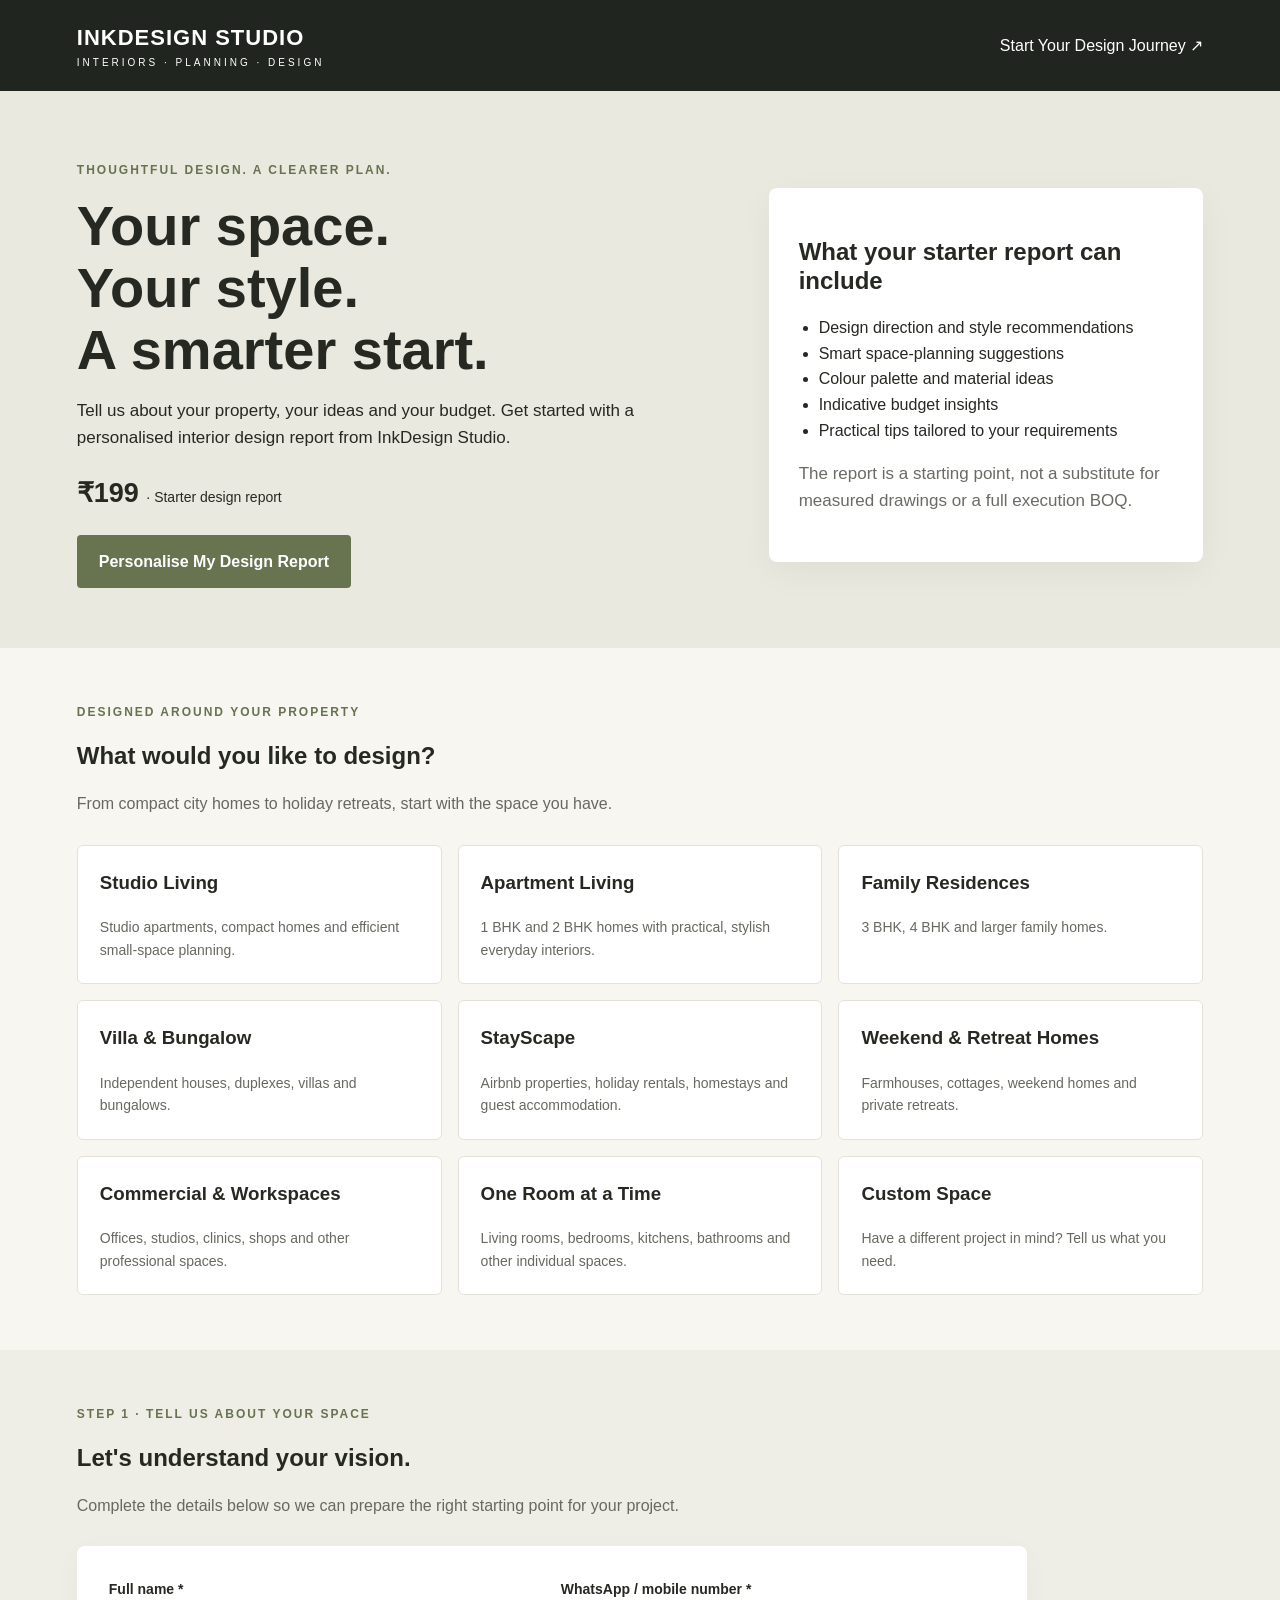
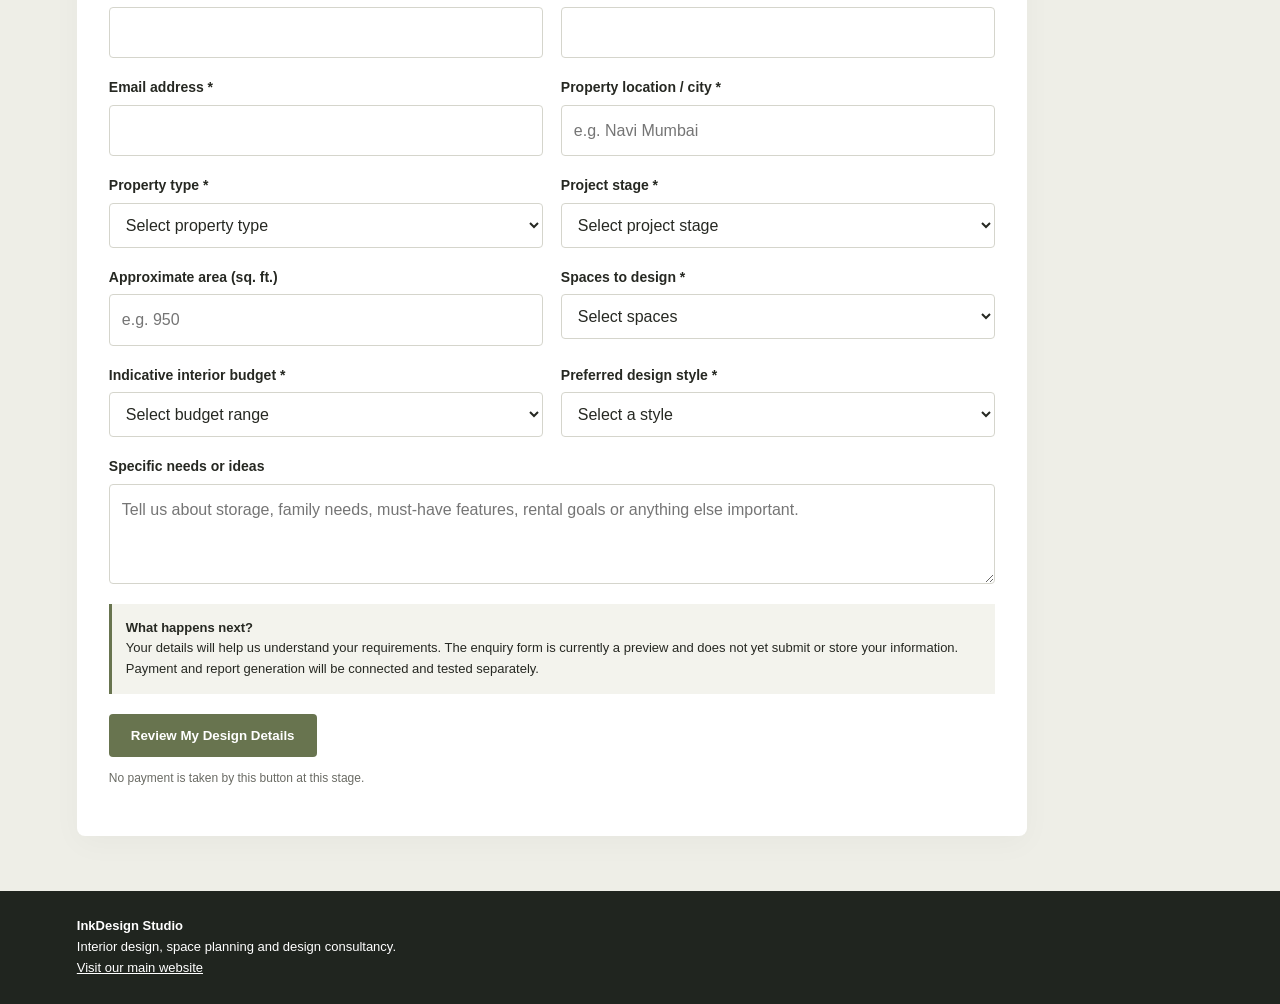
==== online-design.html @ 105e14eb "Create online-design.html" ====
<!DOCTYPE html>
<html lang="en">
<head>
  <meta charset="UTF-8">
  <meta name="viewport" content="width=device-width, initial-scale=1.0">
  <title>Online Interior Design | InkDesign Studio</title>
  <meta name="description" content="Get a personalised interior design starter report for your home, villa, holiday home or rental property with InkDesign Studio.">
  <style>
    * { box-sizing: border-box; }
    body {
      margin: 0;
      font-family: Arial, Helvetica, sans-serif;
      color: #262822;
      background: #f7f6f1;
      line-height: 1.6;
    }
    .topbar {
      background: #20251f;
      color: white;
      padding: 20px 6%;
      display: flex;
      justify-content: space-between;
      align-items: center;
      gap: 15px;
      flex-wrap: wrap;
    }
    .brand { font-size: 22px; font-weight: bold; letter-spacing: 1px; }
    .brand span { display: block; font-size: 10px; letter-spacing: 3px; font-weight: normal; }
    .topbar a { color: white; text-decoration: none; }
    .hero {
      padding: 70px 6% 60px;
      background: #e9e9df;
      display: grid;
      grid-template-columns: 1.2fr 0.8fr;
      gap: 40px;
      align-items: center;
    }
    .eyebrow {
      text-transform: uppercase;
      letter-spacing: 2px;
      font-size: 12px;
      font-weight: bold;
      color: #67734f;
    }
    h1 { font-size: clamp(34px, 5vw, 56px); line-height: 1.1; margin: 15px 0; }
    h2 { line-height: 1.2; }
    .hero p { font-size: 17px; max-width: 620px; }
    .price { font-size: 27px; font-weight: bold; margin: 20px 0; }
    .price small { font-size: 14px; font-weight: normal; }
    .btn {
      display: inline-block;
      border: 0;
      background: #68744f;
      color: white;
      padding: 14px 22px;
      border-radius: 4px;
      font-weight: bold;
      text-decoration: none;
      cursor: pointer;
    }
    .hero-card {
      background: #fff;
      padding: 30px;
      border-radius: 8px;
      box-shadow: 0 10px 35px #0000000c;
    }
    .hero-card ul { padding-left: 20px; }
    .section { padding: 55px 6%; }
    .section-heading { max-width: 700px; margin-bottom: 28px; }
    .section-heading p { color: #66695f; }
    .categories {
      display: grid;
      grid-template-columns: repeat(3, 1fr);
      gap: 16px;
    }
    .category {
      background: white;
      padding: 22px;
      border: 1px solid #e3e2d9;
      border-radius: 6px;
    }
    .category h3 { margin-top: 0; }
    .category p { color: #66695f; font-size: 14px; margin-bottom: 0; }
    .form-wrap {
      background: white;
      padding: 32px;
      border-radius: 8px;
      max-width: 950px;
      box-shadow: 0 8px 30px #00000008;
    }
    .form-grid {
      display: grid;
      grid-template-columns: 1fr 1fr;
      gap: 18px;
    }
    .field { display: flex; flex-direction: column; gap: 6px; }
    .full { grid-column: 1 / -1; }
    label { font-weight: bold; font-size: 14px; }
    input, select, textarea {
      width: 100%;
      padding: 12px;
      border: 1px solid #d5d5cc;
      border-radius: 4px;
      font: inherit;
      background: white;
      color: #262822;
    }
    textarea { min-height: 100px; resize: vertical; }
    .hint { font-size: 12px; color: #6a6b64; }
    .notice {
      padding: 14px;
      background: #f3f3ed;
      border-left: 3px solid #68744f;
      font-size: 13px;
      margin: 20px 0;
    }
    .footer {
      padding: 25px 6%;
      background: #20251f;
      color: white;
      font-size: 13px;
    }
    .footer a { color: white; }
    @media (max-width: 700px) {
      .hero { grid-template-columns: 1fr; padding-top: 45px; }
      .categories { grid-template-columns: 1fr 1fr; }
      .form-grid { grid-template-columns: 1fr; }
      .full { grid-column: auto; }
      .form-wrap { padding: 22px; }
    }
    @media (max-width: 420px) {
      .categories { grid-template-columns: 1fr; }
    }
  </style>
</head>
<body>

<header class="topbar">
  <div class="brand">
    INKDESIGN STUDIO
    <span>INTERIORS · PLANNING · DESIGN</span>
  </div>
  <a href="#enquiry">Start Your Design Journey ↗</a>
</header>

<main>
  <section class="hero">
    <div>
      <div class="eyebrow">Thoughtful design. A clearer plan.</div>
      <h1>Your space.<br>Your style.<br>A smarter start.</h1>
      <p>
        Tell us about your property, your ideas and your budget.
        Get started with a personalised interior design report
        from InkDesign Studio.
      </p>
      <div class="price">₹199 <small>· Starter design report</small></div>
      <a class="btn" href="#enquiry">Personalise My Design Report</a>
    </div>
    <div class="hero-card">
      <h2>What your starter report can include</h2>
      <ul>
        <li>Design direction and style recommendations</li>
        <li>Smart space-planning suggestions</li>
        <li>Colour palette and material ideas</li>
        <li>Indicative budget insights</li>
        <li>Practical tips tailored to your requirements</li>
      </ul>
      <p class="hint">The report is a starting point, not a substitute for measured drawings or a full execution BOQ.</p>
    </div>
  </section>

  <section class="section">
    <div class="section-heading">
      <div class="eyebrow">Designed around your property</div>
      <h2>What would you like to design?</h2>
      <p>From compact city homes to holiday retreats, start with the space you have.</p>
    </div>
    <div class="categories">
      <div class="category">
        <h3>Studio Living</h3>
        <p>Studio apartments, compact homes and efficient small-space planning.</p>
      </div>
      <div class="category">
        <h3>Apartment Living</h3>
        <p>1 BHK and 2 BHK homes with practical, stylish everyday interiors.</p>
      </div>
      <div class="category">
        <h3>Family Residences</h3>
        <p>3 BHK, 4 BHK and larger family homes.</p>
      </div>
      <div class="category">
        <h3>Villa & Bungalow</h3>
        <p>Independent houses, duplexes, villas and bungalows.</p>
      </div>
      <div class="category">
        <h3>StayScape</h3>
        <p>Airbnb properties, holiday rentals, homestays and guest accommodation.</p>
      </div>
      <div class="category">
        <h3>Weekend & Retreat Homes</h3>
        <p>Farmhouses, cottages, weekend homes and private retreats.</p>
      </div>
      <div class="category">
        <h3>Commercial & Workspaces</h3>
        <p>Offices, studios, clinics, shops and other professional spaces.</p>
      </div>
      <div class="category">
        <h3>One Room at a Time</h3>
        <p>Living rooms, bedrooms, kitchens, bathrooms and other individual spaces.</p>
      </div>
      <div class="category">
        <h3>Custom Space</h3>
        <p>Have a different project in mind? Tell us what you need.</p>
      </div>
    </div>
  </section>

  <section class="section" id="enquiry" style="background:#eeeee7;">
    <div class="section-heading">
      <div class="eyebrow">Step 1 · Tell us about your space</div>
      <h2>Let's understand your vision.</h2>
      <p>Complete the details below so we can prepare the right starting point for your project.</p>
    </div>

    <div class="form-wrap">
      <form id="designEnquiry">
        <div class="form-grid">
          <div class="field">
            <label for="name">Full name *</label>
            <input id="name" name="name" autocomplete="name" required>
          </div>
          <div class="field">
            <label for="phone">WhatsApp / mobile number *</label>
            <input id="phone" name="phone" type="tel" autocomplete="tel"
              inputmode="tel" pattern="[0-9+() -]{8,18}" required>
          </div>
          <div class="field">
            <label for="email">Email address *</label>
            <input id="email" name="email" type="email" autocomplete="email" required>
          </div>
          <div class="field">
            <label for="location">Property location / city *</label>
            <input id="location" name="location" placeholder="e.g. Navi Mumbai" required>
          </div>
          <div class="field">
            <label for="property">Property type *</label>
            <select id="property" name="property" required>
              <option value="">Select property type</option>
              <option>Studio Apartment</option>
              <option>1 BHK Apartment</option>
              <option>2 BHK Apartment</option>
              <option>3 BHK Apartment</option>
              <option>4 BHK Apartment</option>
              <option>Large / Luxury Apartment</option>
              <option>Villa / Bungalow / Duplex</option>
              <option>Airbnb / Holiday Rental / Homestay</option>
              <option>Weekend Home / Farmhouse / Cottage</option>
              <option>Commercial / Office / Retail</option>
              <option>Single Room / Individual Space</option>
              <option>Other</option>
            </select>
          </div>
          <div class="field">
            <label for="stage">Project stage *</label>
            <select id="stage" name="stage" required>
              <option value="">Select project stage</option>
              <option>Planning to buy / rent</option>
              <option>Recently purchased</option>
              <option>Possession received</option>
              <option>Renovation of existing property</option>
              <option>Holiday rental / investment project</option>
              <option>Under construction</option>
            </select>
          </div>
          <div class="field">
            <label for="area">Approximate area (sq. ft.)</label>
            <input id="area" name="area" type="number" min="1" placeholder="e.g. 950">
          </div>
          <div class="field">
            <label for="rooms">Spaces to design *</label>
            <select id="rooms" name="rooms" required>
              <option value="">Select spaces</option>
              <option>Entire property</option>
              <option>Living room</option>
              <option>Bedroom(s)</option>
              <option>Kitchen</option>
              <option>Bathroom(s)</option>
              <option>Living room + kitchen</option>
              <option>Multiple selected rooms</option>
              <option>Rental / guest experience planning</option>
              <option>Other / not sure yet</option>
            </select>
          </div>
          <div class="field">
            <label for="budget">Indicative interior budget *</label>
            <select id="budget" name="budget" required>
              <option value="">Select budget range</option>
              <option>Below ₹2 lakh</option>
              <option>₹2 lakh – ₹5 lakh</option>
              <option>₹5 lakh – ₹10 lakh</option>
              <option>₹10 lakh – ₹20 lakh</option>
              <option>₹20 lakh – ₹40 lakh</option>
              <option>₹40 lakh and above</option>
              <option>Need guidance to decide</option>
            </select>
          </div>
          <div class="field">
            <label for="style">Preferred design style *</label>
            <select id="style" name="style" required>
              <option value="">Select a style</option>
              <option>Modern contemporary</option>
              <option>Minimalist</option>
              <option>Luxury / premium</option>
              <option>Warm and natural</option>
              <option>Traditional / Indian</option>
              <option>Industrial</option>
              <option>Scandinavian</option>
              <option>Resort / holiday-home style</option>
              <option>Rental-friendly and durable</option>
              <option>Not sure — recommend a style</option>
            </select>
          </div>
          <div class="field full">
            <label for="requirements">Specific needs or ideas</label>
            <textarea id="requirements" name="requirements"
              placeholder="Tell us about storage, family needs, must-have features, rental goals or anything else important."></textarea>
          </div>
        </div>

        <div class="notice">
          <strong>What happens next?</strong><br>
          Your details will help us understand your requirements. The enquiry form is currently a preview and does not yet submit or store your information. Payment and report generation will be connected and tested separately.
        </div>
        <button class="btn" type="submit">Review My Design Details</button>
        <p class="hint">No payment is taken by this button at this stage.</p>
        <p id="formMessage" role="status" aria-live="polite"></p>
      </form>
    </div>
  </section>
</main>

<footer class="footer">
  <strong>InkDesign Studio</strong><br>
  Interior design, space planning and design consultancy.<br>
  <a href="https://inkdesignstudio.co.in/">Visit our main website</a>
</footer>

<script>
  document.getElementById("designEnquiry").addEventListener("submit", function(event) {
    event.preventDefault();
    document.getElementById("formMessage").textContent =
      "Preview only: your details have not been sent or saved. We will connect the form after the page design is approved.";
  });
</script>

</body>
</html>
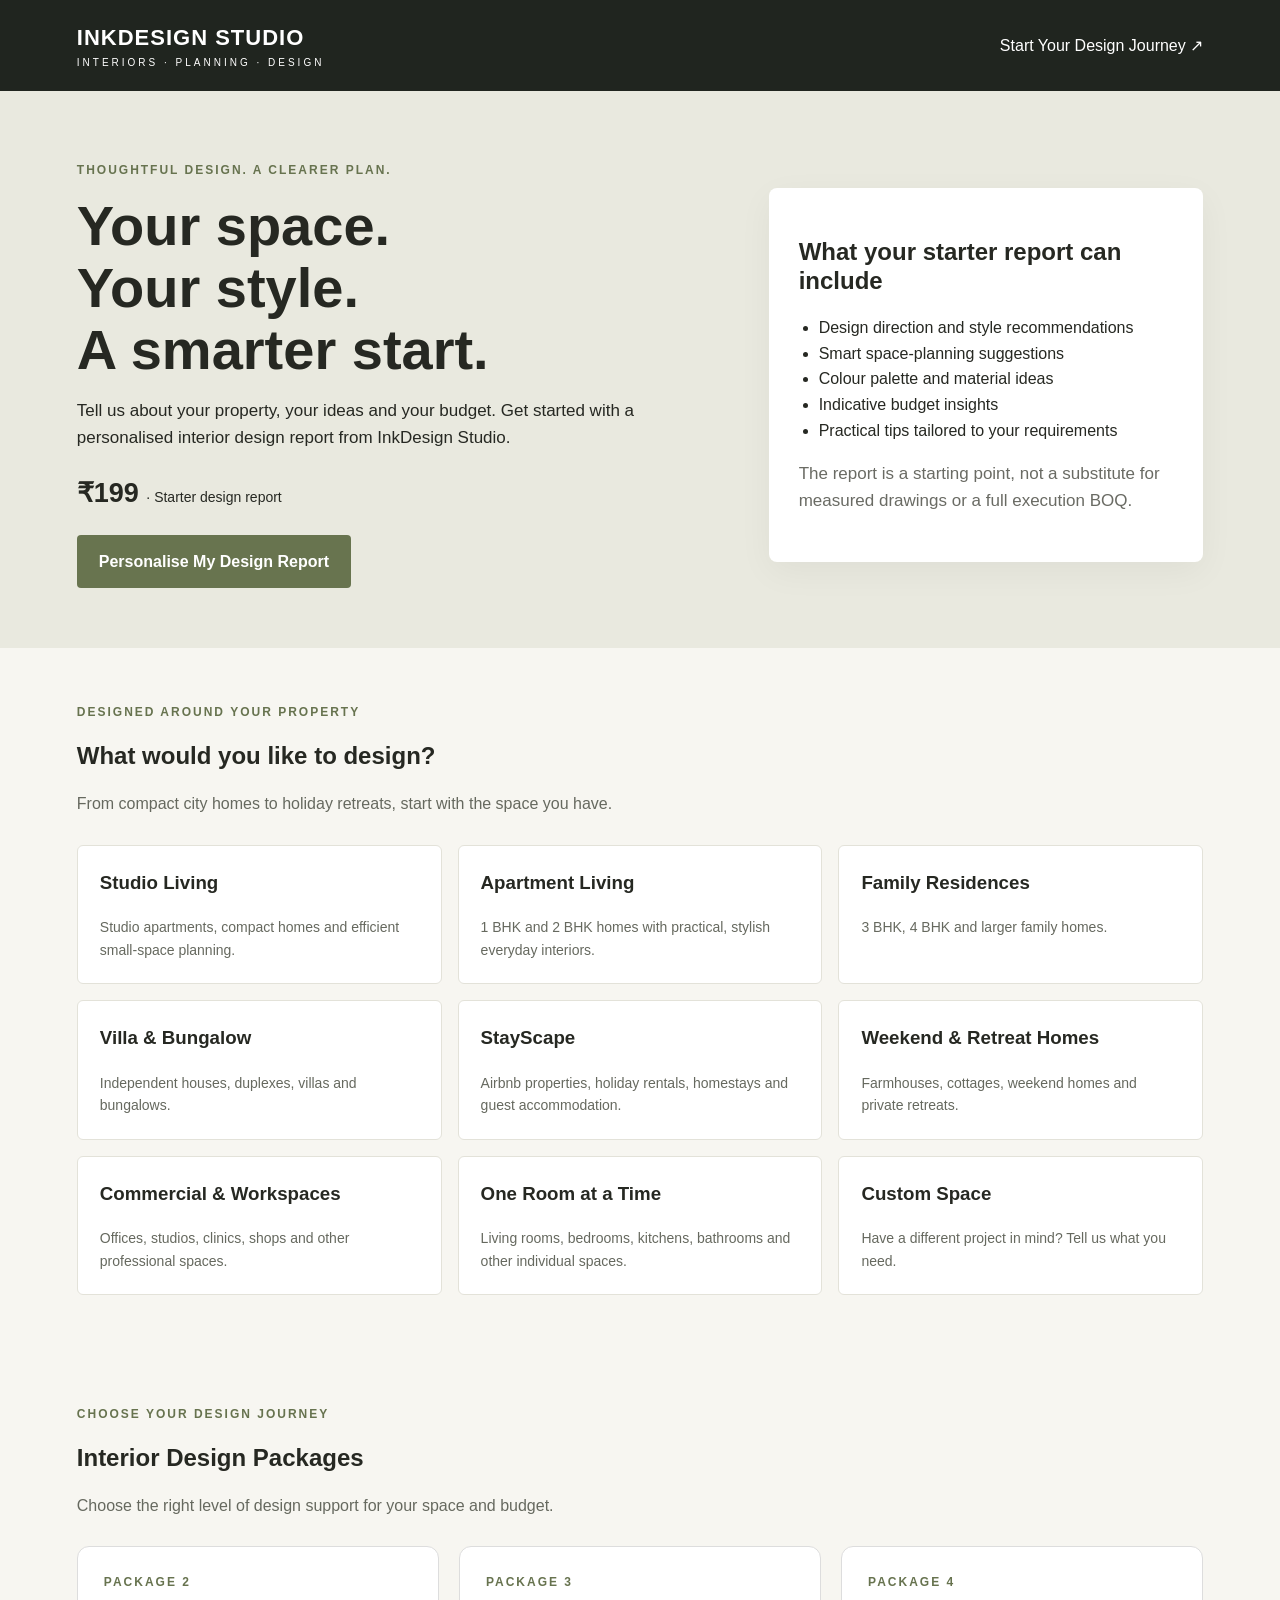
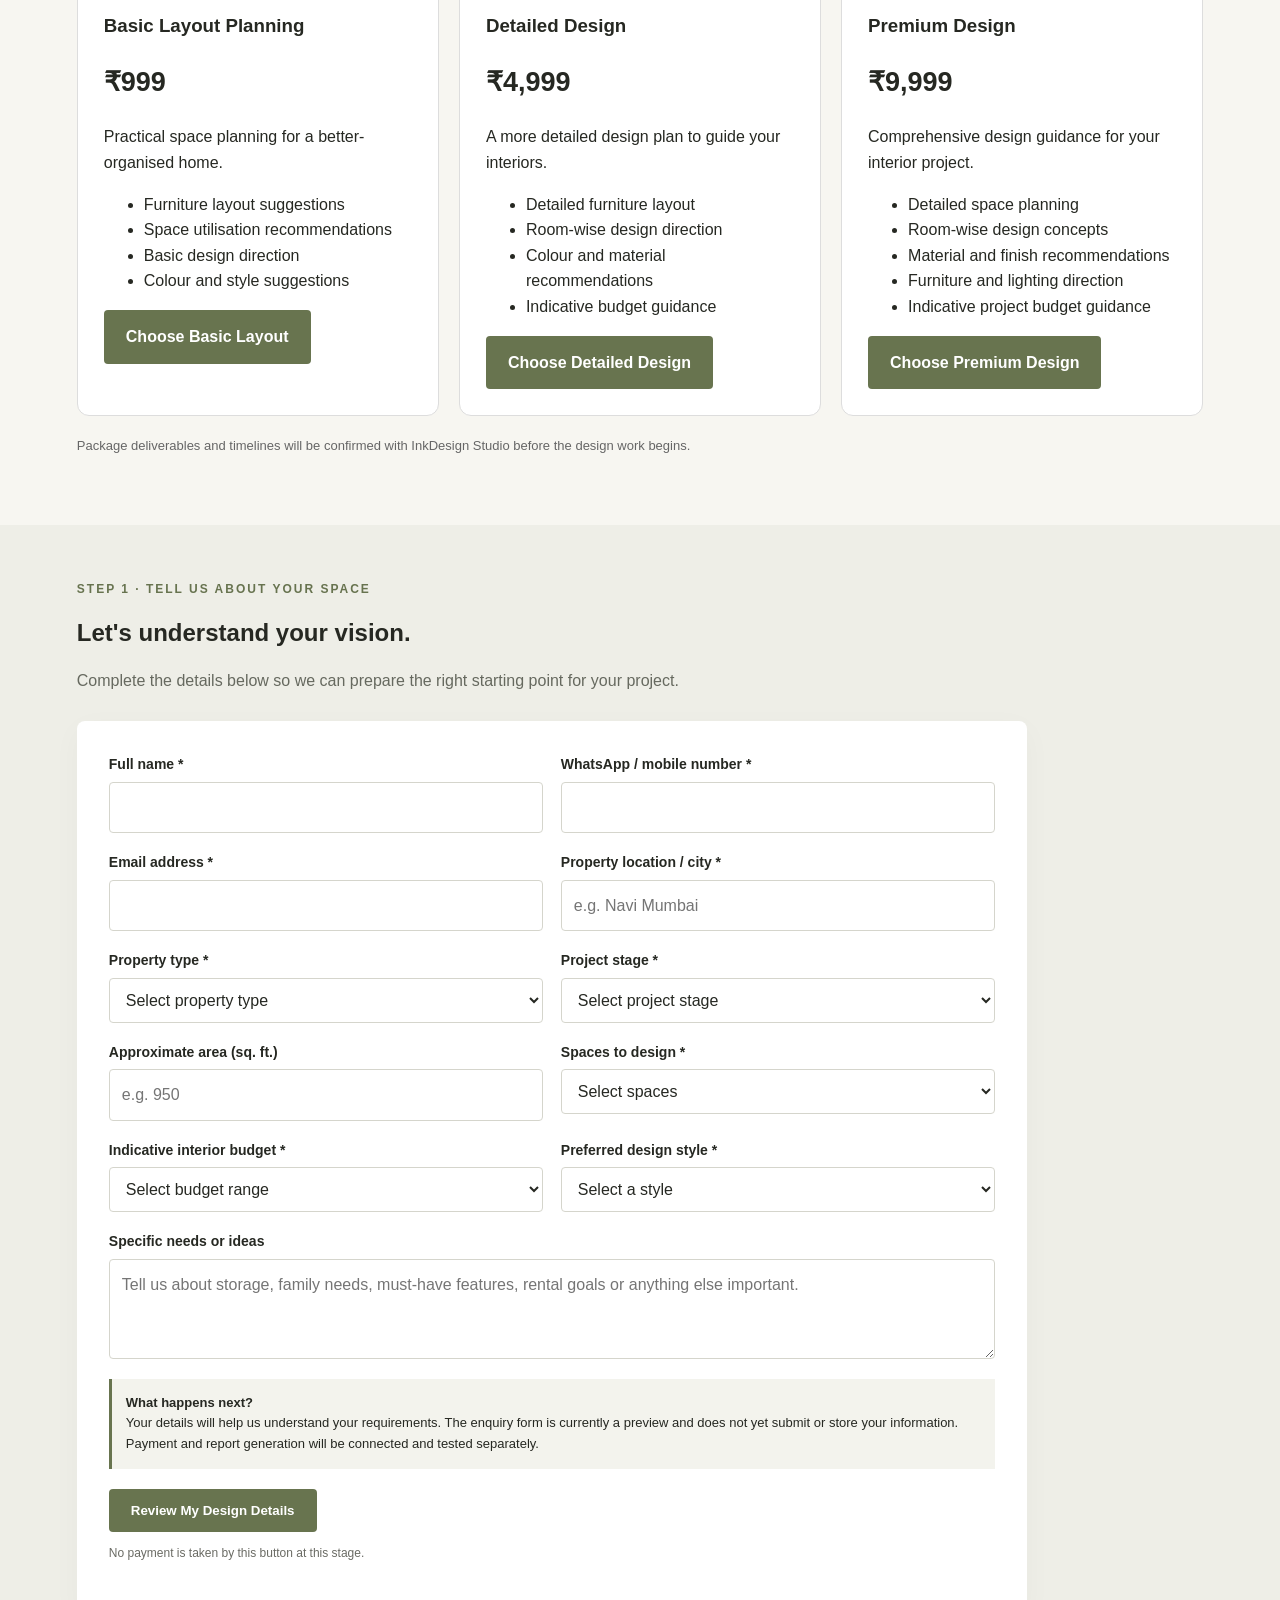
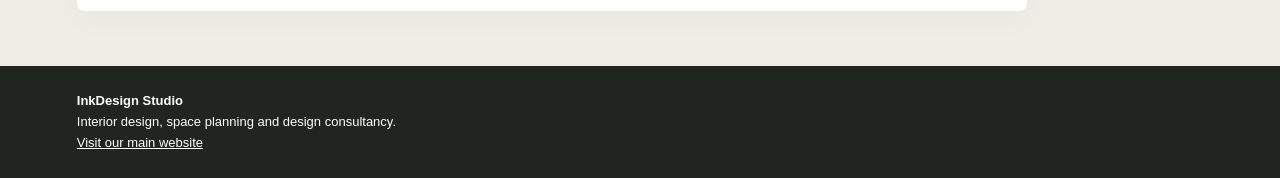
==== commit 895d1de5: "Update online-design.html" ====
--- a/online-design.html
+++ b/online-design.html
@@ -215,6 +215,65 @@
       </div>
     </div>
   </section>
+
+<section class="section" id="design-packages">
+  <div class="section-heading">
+    <div class="eyebrow">Choose your design journey</div>
+    <h2>Interior Design Packages</h2>
+    <p>Choose the right level of design support for your space and budget.</p>
+  </div>
+
+  <div class="package-grid" style="display:grid;grid-template-columns:repeat(auto-fit,minmax(230px,1fr));gap:20px;margin-top:28px;">
+
+    <div class="package-card" style="background:#fff;padding:26px;border-radius:12px;border:1px solid #ddd;">
+      <div class="eyebrow">Package 2</div>
+      <h3>Basic Layout Planning</h3>
+      <div class="price">₹999</div>
+      <p>Practical space planning for a better-organised home.</p>
+      <ul>
+        <li>Furniture layout suggestions</li>
+        <li>Space utilisation recommendations</li>
+        <li>Basic design direction</li>
+        <li>Colour and style suggestions</li>
+      </ul>
+      <a class="btn" href="#enquiry">Choose Basic Layout</a>
+    </div>
+
+    <div class="package-card" style="background:#fff;padding:26px;border-radius:12px;border:1px solid #ddd;">
+      <div class="eyebrow">Package 3</div>
+      <h3>Detailed Design</h3>
+      <div class="price">₹4,999</div>
+      <p>A more detailed design plan to guide your interiors.</p>
+      <ul>
+        <li>Detailed furniture layout</li>
+        <li>Room-wise design direction</li>
+        <li>Colour and material recommendations</li>
+        <li>Indicative budget guidance</li>
+      </ul>
+      <a class="btn" href="#enquiry">Choose Detailed Design</a>
+    </div>
+
+    <div class="package-card" style="background:#fff;padding:26px;border-radius:12px;border:1px solid #ddd;">
+      <div class="eyebrow">Package 4</div>
+      <h3>Premium Design</h3>
+      <div class="price">₹9,999</div>
+      <p>Comprehensive design guidance for your interior project.</p>
+      <ul>
+        <li>Detailed space planning</li>
+        <li>Room-wise design concepts</li>
+        <li>Material and finish recommendations</li>
+        <li>Furniture and lighting direction</li>
+        <li>Indicative project budget guidance</li>
+      </ul>
+      <a class="btn" href="#enquiry">Choose Premium Design</a>
+    </div>
+
+  </div>
+
+  <p style="margin-top:20px;font-size:13px;color:#666;">
+    Package deliverables and timelines will be confirmed with InkDesign Studio before the design work begins.
+  </p>
+</section>
 
   <section class="section" id="enquiry" style="background:#eeeee7;">
     <div class="section-heading">
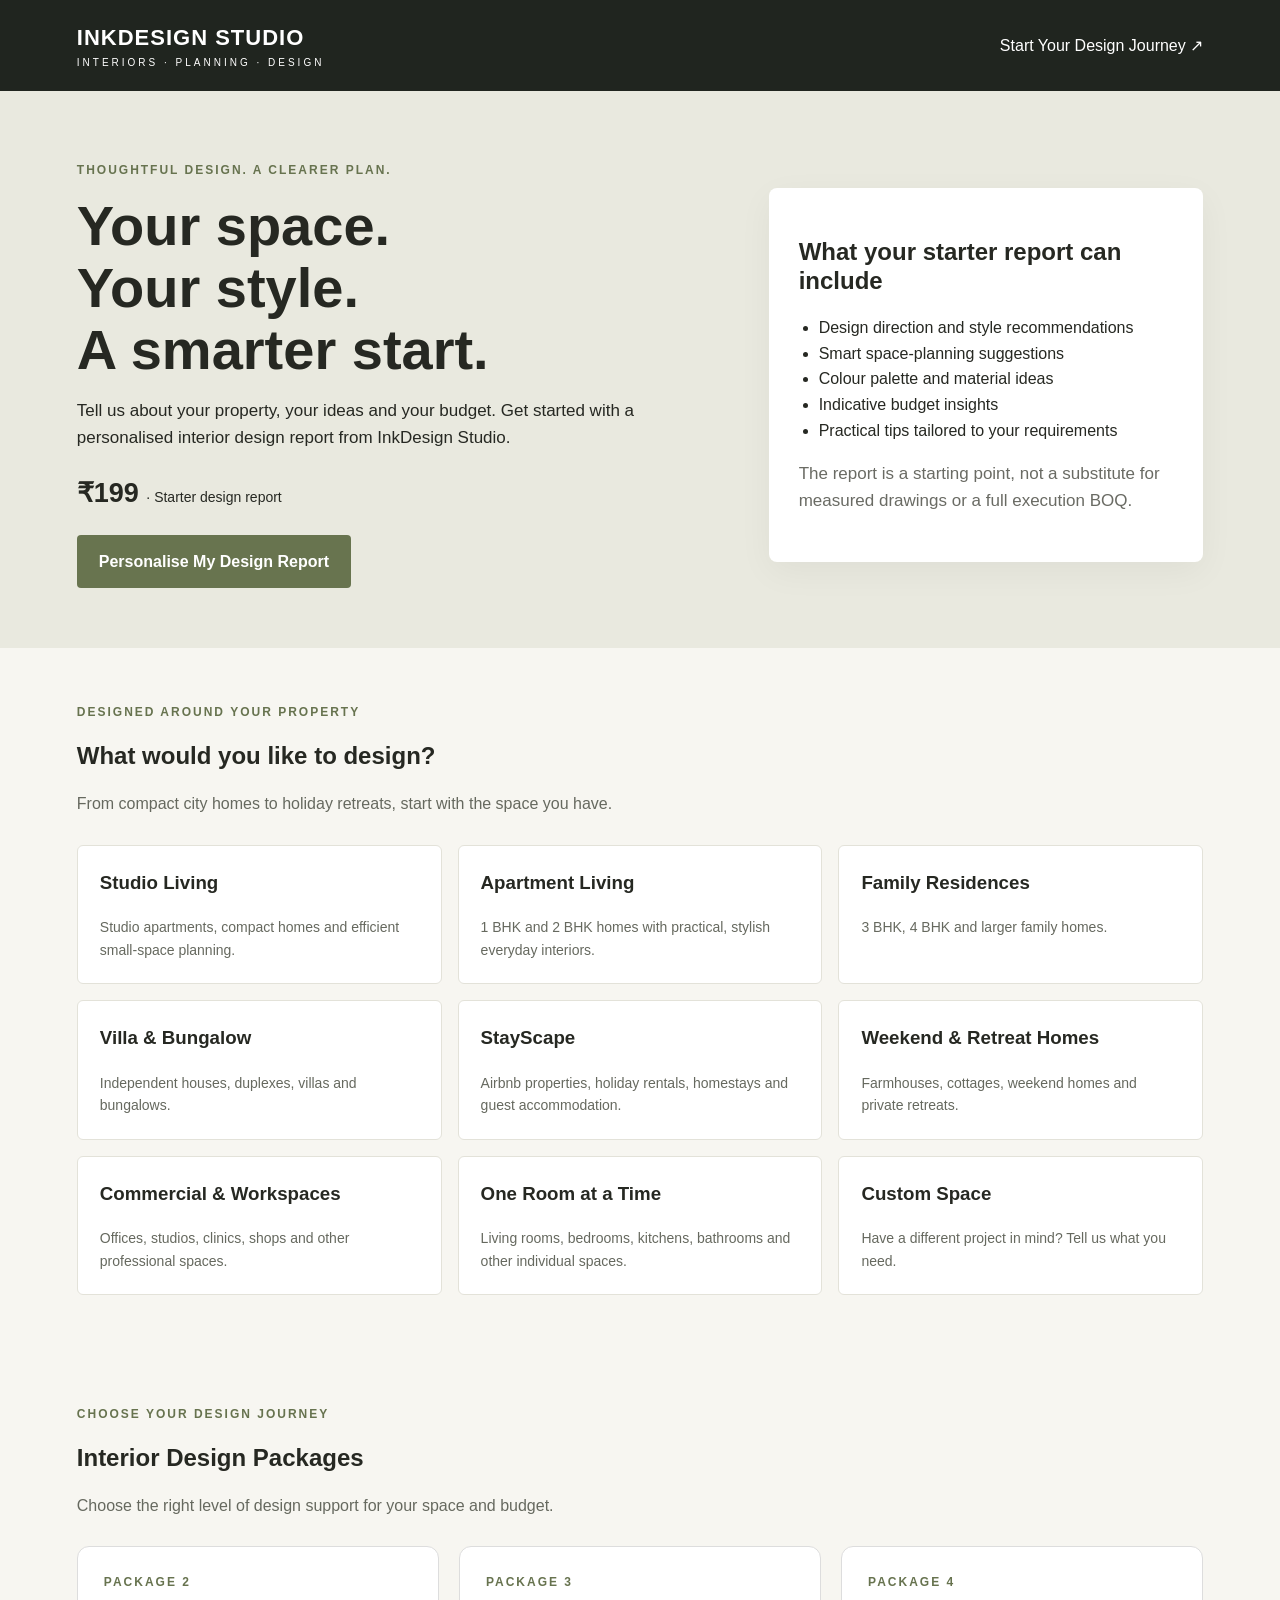
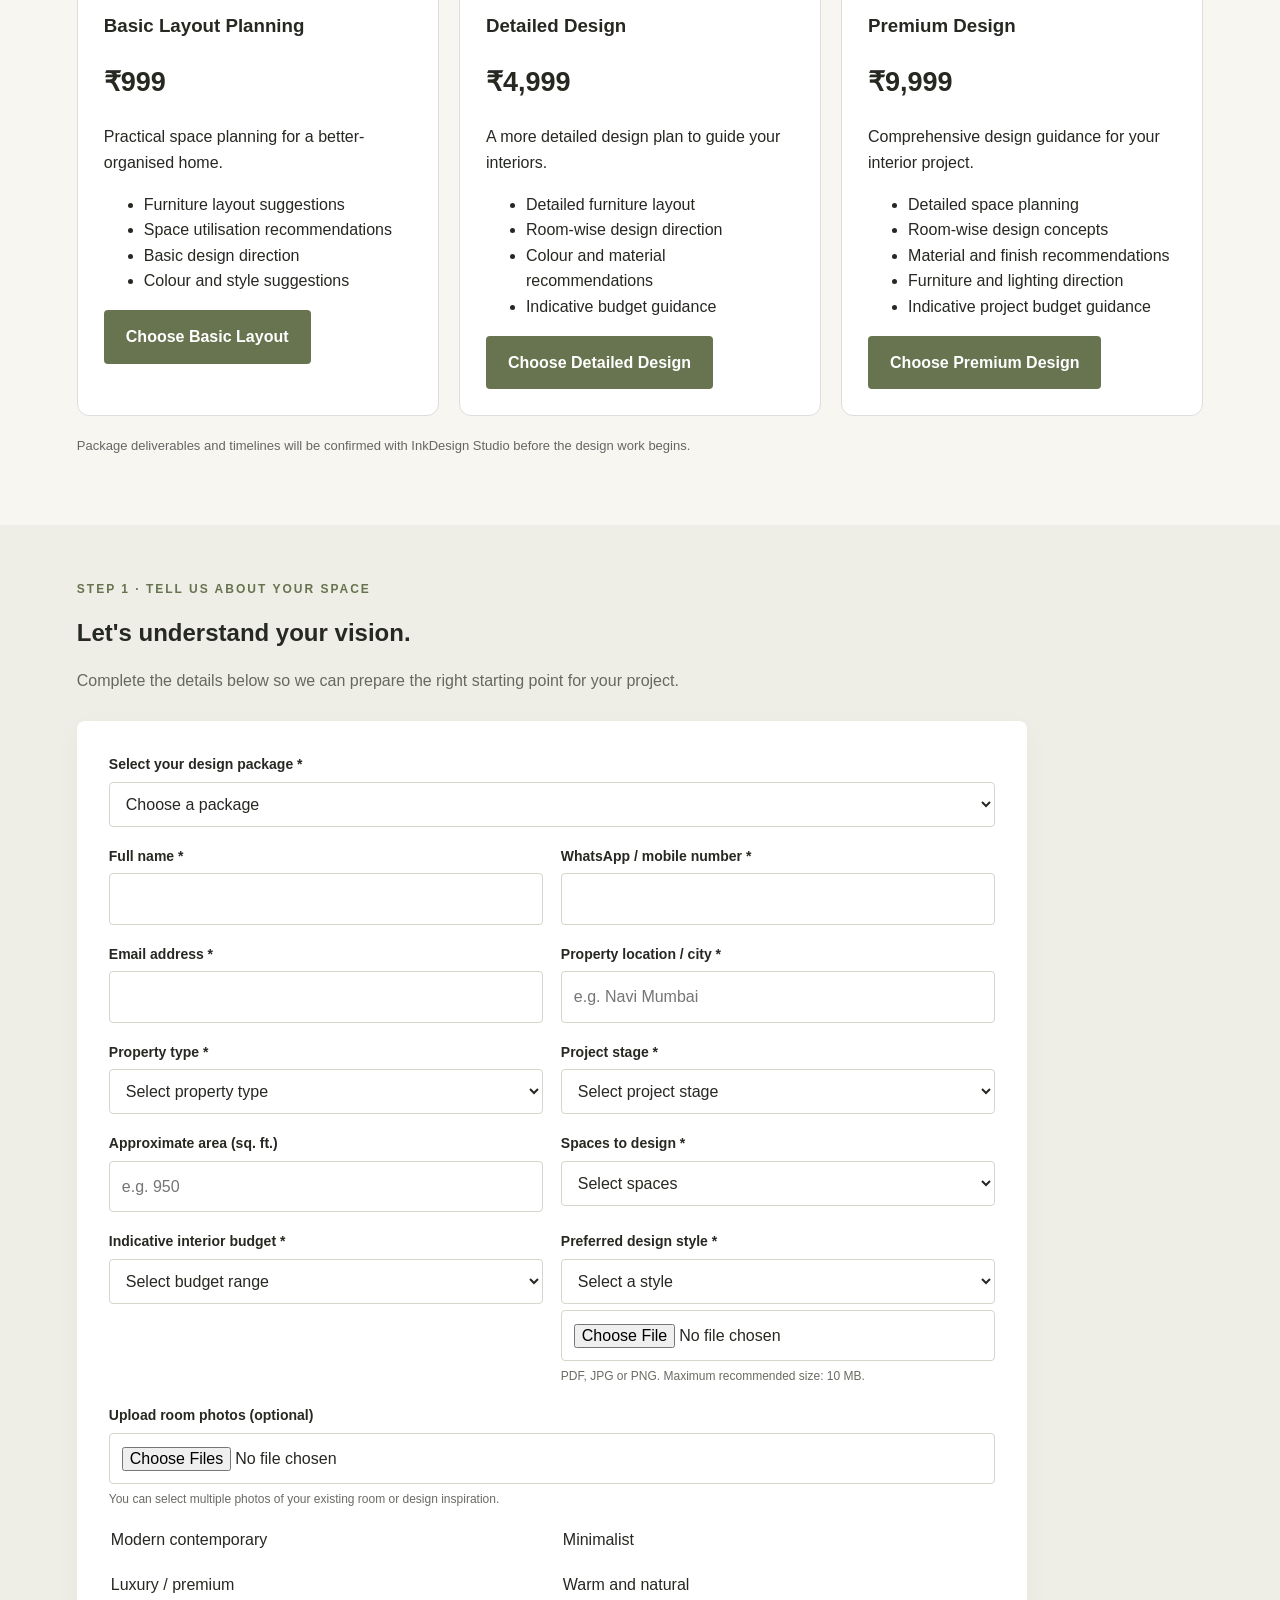
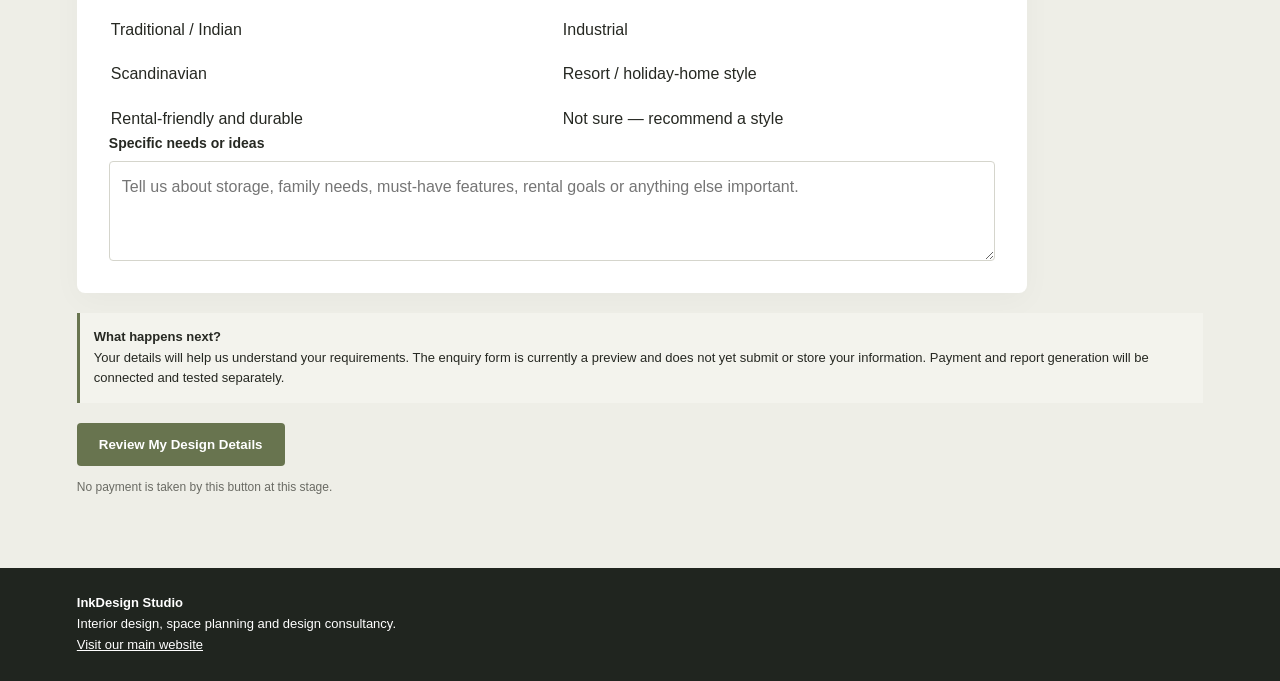
==== commit f2bcea58: "Update online-design.html" ====
--- a/online-design.html
+++ b/online-design.html
@@ -285,6 +285,18 @@
     <div class="form-wrap">
       <form id="designEnquiry">
         <div class="form-grid">
+          
+<div class="field full">
+  <label for="package">Select your design package *</label>
+  <select id="package" name="package" required>
+    <option value="">Choose a package</option>
+    <option value="Starter Report - 199">Starter Report — ₹199</option>
+    <option value="Basic Layout Planning - 999">Basic Layout Planning — ₹999</option>
+    <option value="Detailed Design - 4999">Detailed Design — ₹4,999</option>
+    <option value="Premium Design - 9999">Premium Design — ₹9,999</option>
+  </select>
+</div>
+
           <div class="field">
             <label for="name">Full name *</label>
             <input id="name" name="name" autocomplete="name" required>
@@ -368,6 +380,28 @@
             <label for="style">Preferred design style *</label>
             <select id="style" name="style" required>
               <option value="">Select a style</option>
+              
+<div class="field full">
+  <label for="layoutFile">Upload floor plan / layout</label>
+  <input
+    id="layoutFile"
+    name="layoutFile"
+    type="file"
+    accept=".pdf,.jpg,.jpeg,.png,application/pdf,image/jpeg,image/png">
+  <span class="hint">PDF, JPG or PNG. Maximum recommended size: 10 MB.</span>
+</div>
+
+<div class="field full">
+  <label for="roomPhotos">Upload room photos (optional)</label>
+  <input
+    id="roomPhotos"
+    name="roomPhotos"
+    type="file"
+    accept=".jpg,.jpeg,.png,image/jpeg,image/png"
+    multiple>
+  <span class="hint">You can select multiple photos of your existing room or design inspiration.</span>
+</div>
+
               <option>Modern contemporary</option>
               <option>Minimalist</option>
               <option>Luxury / premium</option>
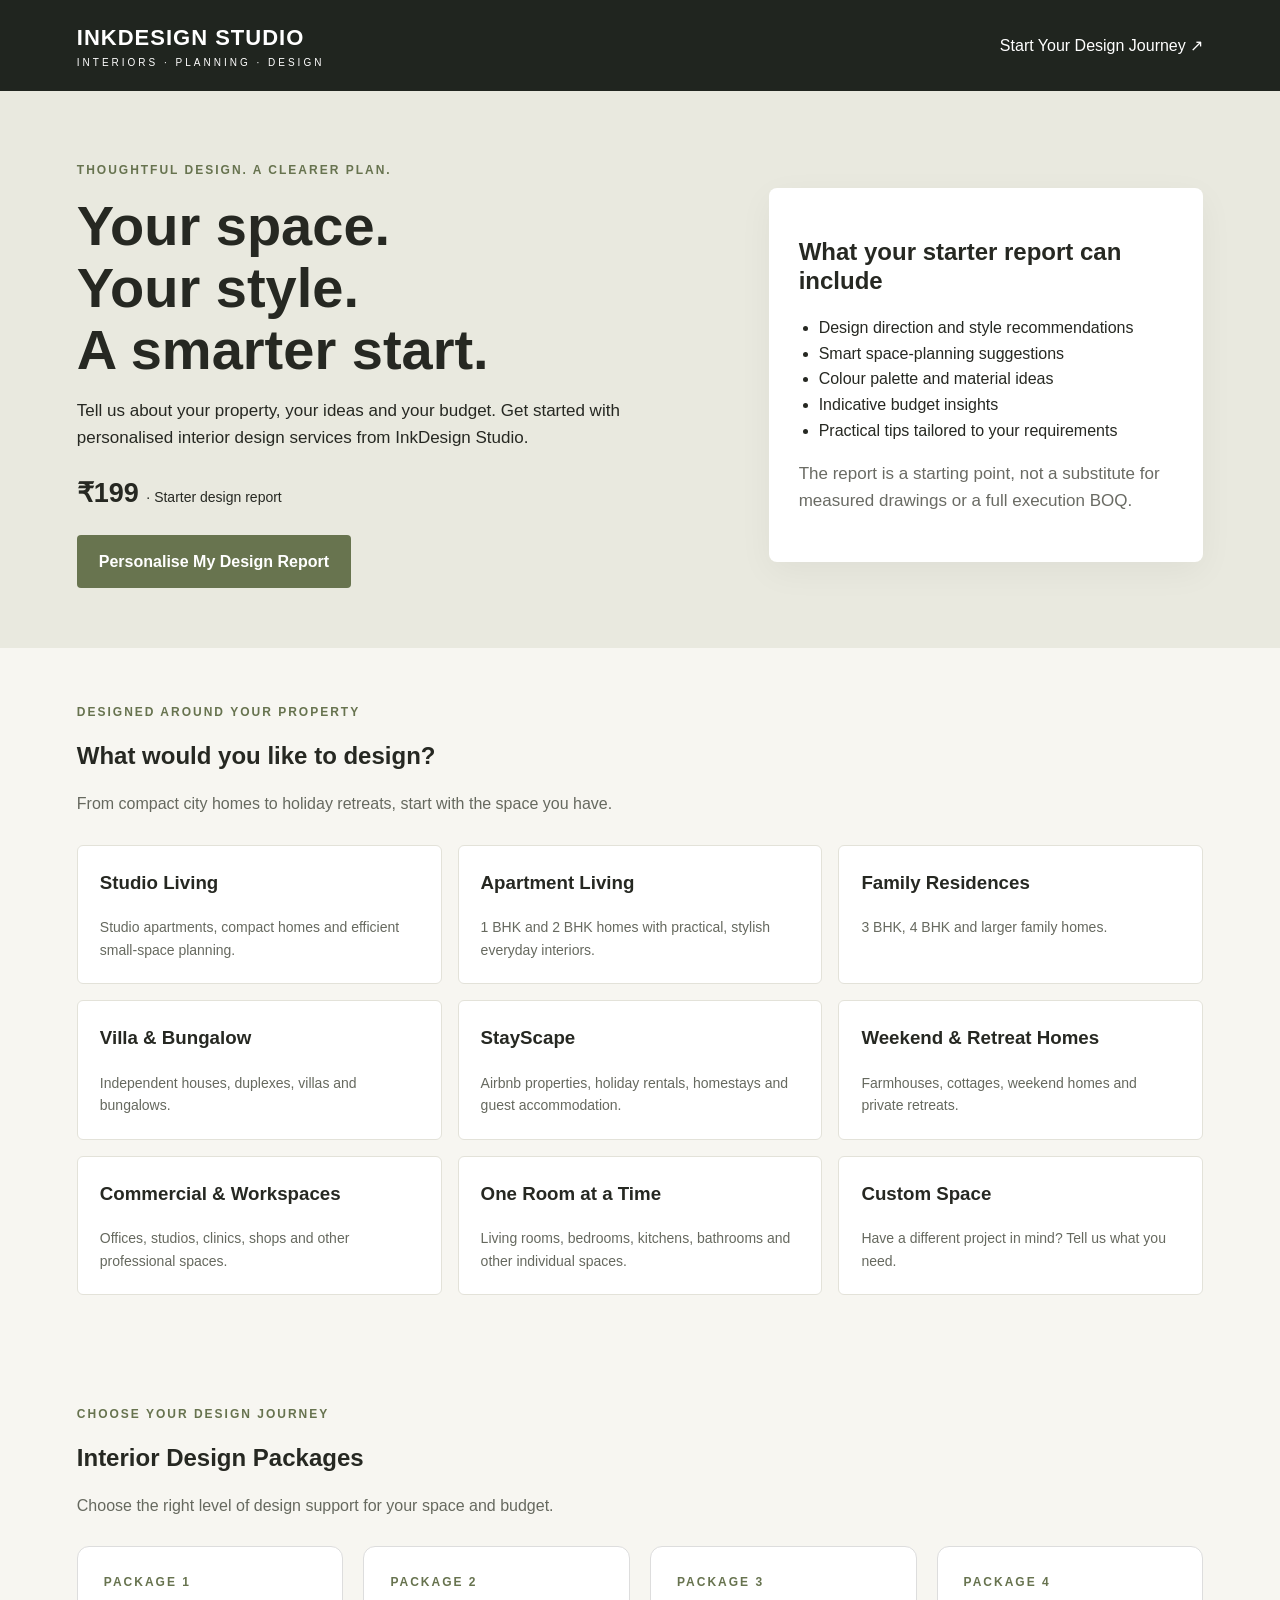
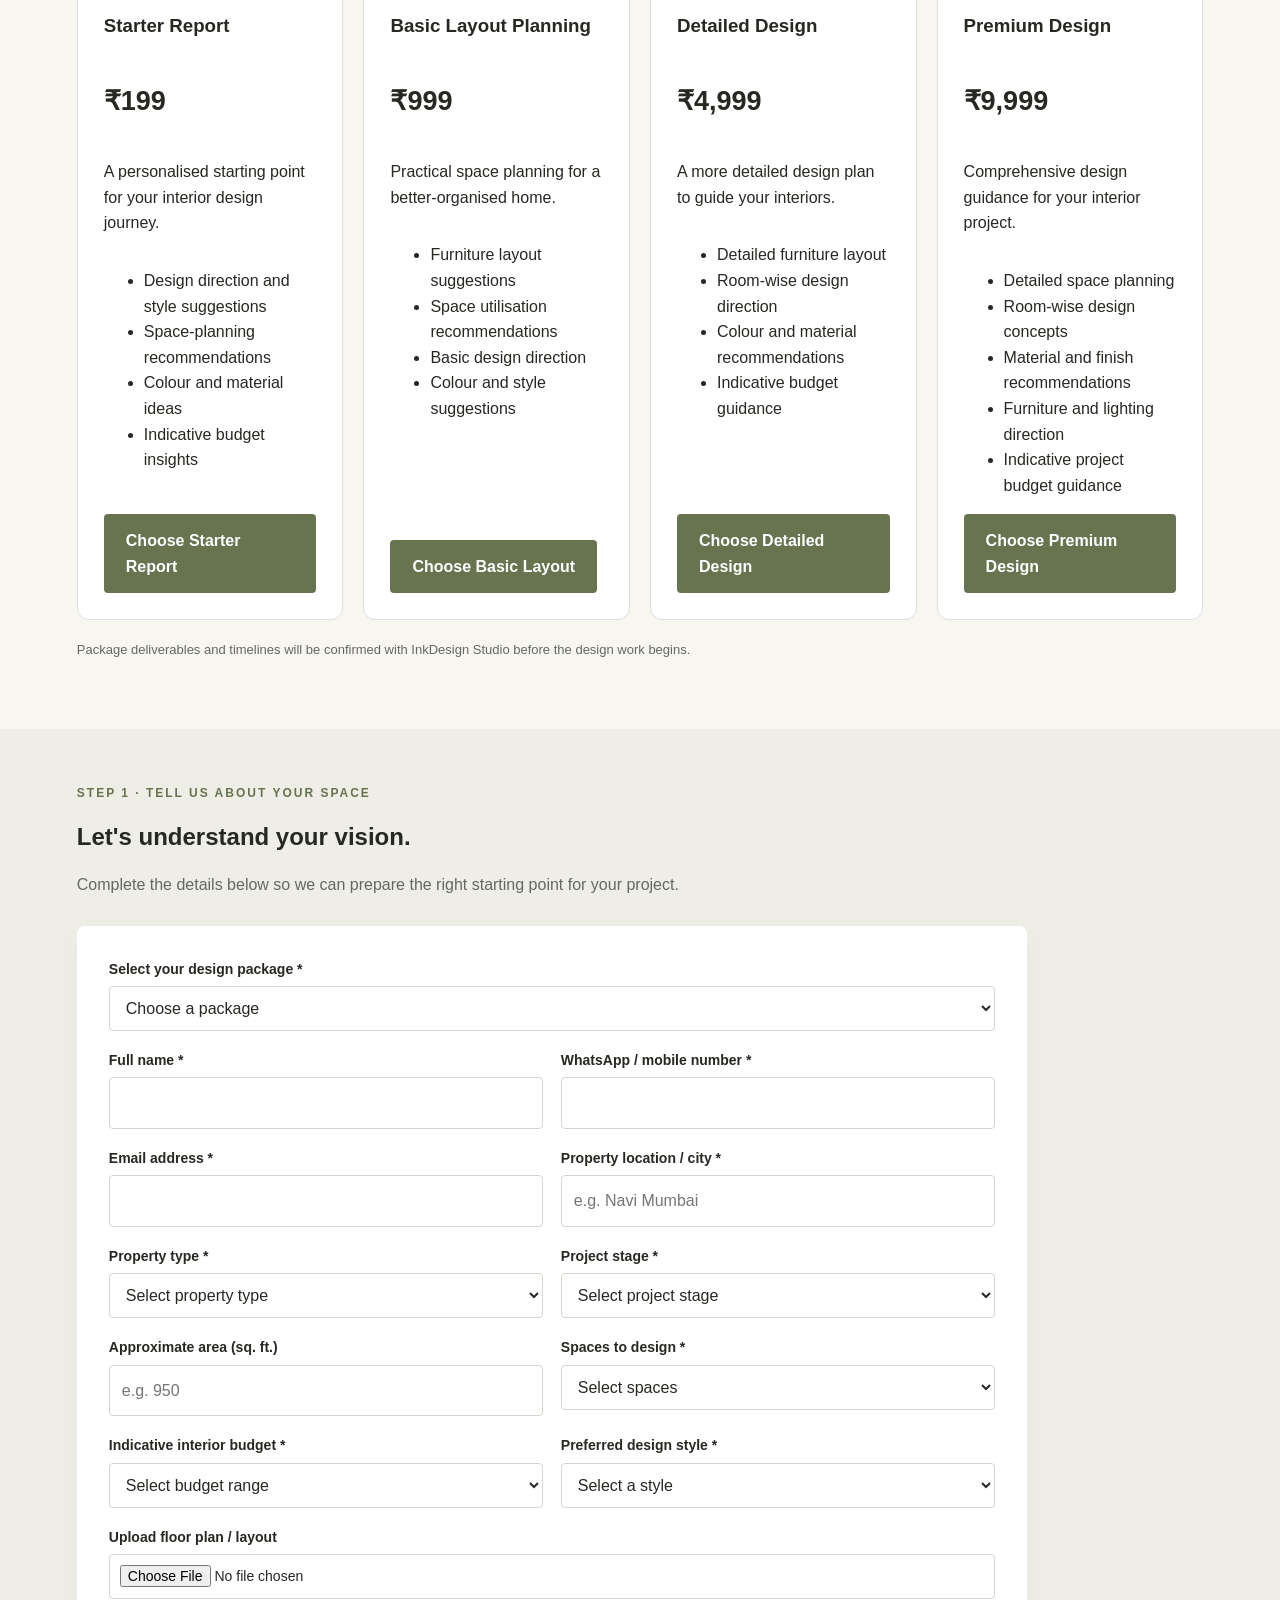
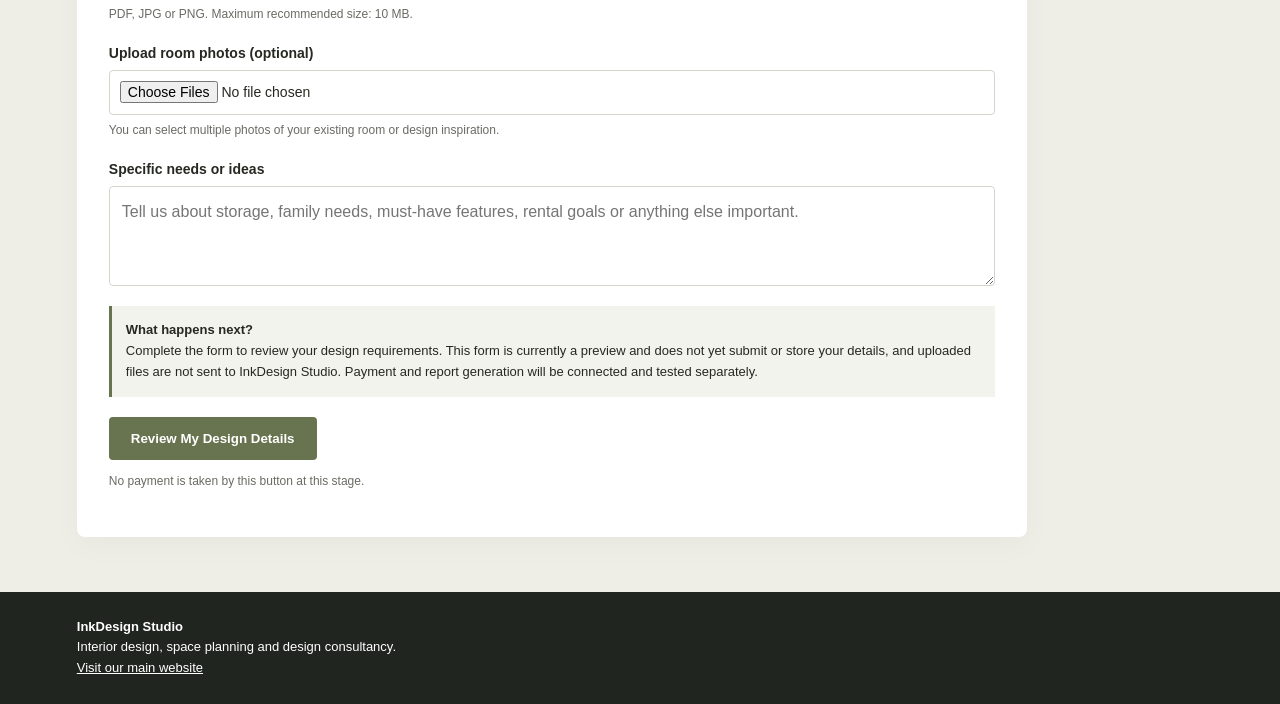
==== commit eea2bc1d: "Update online-design.html" ====
--- a/online-design.html
+++ b/online-design.html
@@ -1,13 +1,14 @@
-
 <!DOCTYPE html>
 <html lang="en">
 <head>
   <meta charset="UTF-8">
   <meta name="viewport" content="width=device-width, initial-scale=1.0">
   <title>Online Interior Design | InkDesign Studio</title>
-  <meta name="description" content="Get a personalised interior design starter report for your home, villa, holiday home or rental property with InkDesign Studio.">
+  <meta name="description" content="Get personalised interior design services for your home, villa, holiday home or rental property with InkDesign Studio.">
+
   <style>
     * { box-sizing: border-box; }
+
     body {
       margin: 0;
       font-family: Arial, Helvetica, sans-serif;
@@ -15,6 +16,7 @@
       background: #f7f6f1;
       line-height: 1.6;
     }
+
     .topbar {
       background: #20251f;
       color: white;
@@ -25,9 +27,25 @@
       gap: 15px;
       flex-wrap: wrap;
     }
-    .brand { font-size: 22px; font-weight: bold; letter-spacing: 1px; }
-    .brand span { display: block; font-size: 10px; letter-spacing: 3px; font-weight: normal; }
-    .topbar a { color: white; text-decoration: none; }
+
+    .brand {
+      font-size: 22px;
+      font-weight: bold;
+      letter-spacing: 1px;
+    }
+
+    .brand span {
+      display: block;
+      font-size: 10px;
+      letter-spacing: 3px;
+      font-weight: normal;
+    }
+
+    .topbar a {
+      color: white;
+      text-decoration: none;
+    }
+
     .hero {
       padding: 70px 6% 60px;
       background: #e9e9df;
@@ -36,6 +54,7 @@
       gap: 40px;
       align-items: center;
     }
+
     .eyebrow {
       text-transform: uppercase;
       letter-spacing: 2px;
@@ -43,11 +62,31 @@
       font-weight: bold;
       color: #67734f;
     }
-    h1 { font-size: clamp(34px, 5vw, 56px); line-height: 1.1; margin: 15px 0; }
+
+    h1 {
+      font-size: clamp(34px, 5vw, 56px);
+      line-height: 1.1;
+      margin: 15px 0;
+    }
+
     h2 { line-height: 1.2; }
-    .hero p { font-size: 17px; max-width: 620px; }
-    .price { font-size: 27px; font-weight: bold; margin: 20px 0; }
-    .price small { font-size: 14px; font-weight: normal; }
+
+    .hero p {
+      font-size: 17px;
+      max-width: 620px;
+    }
+
+    .price {
+      font-size: 27px;
+      font-weight: bold;
+      margin: 20px 0;
+    }
+
+    .price small {
+      font-size: 14px;
+      font-weight: normal;
+    }
+
     .btn {
       display: inline-block;
       border: 0;
@@ -59,29 +98,71 @@
       text-decoration: none;
       cursor: pointer;
     }
+
+    .btn:hover {
+      background: #505b3c;
+    }
+
     .hero-card {
       background: #fff;
       padding: 30px;
       border-radius: 8px;
       box-shadow: 0 10px 35px #0000000c;
     }
+
     .hero-card ul { padding-left: 20px; }
+
     .section { padding: 55px 6%; }
-    .section-heading { max-width: 700px; margin-bottom: 28px; }
+
+    .section-heading {
+      max-width: 700px;
+      margin-bottom: 28px;
+    }
+
     .section-heading p { color: #66695f; }
+
     .categories {
       display: grid;
       grid-template-columns: repeat(3, 1fr);
       gap: 16px;
     }
+
     .category {
       background: white;
       padding: 22px;
       border: 1px solid #e3e2d9;
       border-radius: 6px;
     }
+
     .category h3 { margin-top: 0; }
-    .category p { color: #66695f; font-size: 14px; margin-bottom: 0; }
+
+    .category p {
+      color: #66695f;
+      font-size: 14px;
+      margin-bottom: 0;
+    }
+
+    .package-grid {
+      display: grid;
+      grid-template-columns: repeat(auto-fit, minmax(230px, 1fr));
+      gap: 20px;
+      margin-top: 28px;
+    }
+
+    .package-card {
+      background: #fff;
+      padding: 26px;
+      border-radius: 12px;
+      border: 1px solid #ddd;
+      display: flex;
+      flex-direction: column;
+    }
+
+    .package-card .btn {
+      margin-top: auto;
+      align-self: flex-start;
+    }
+
     .form-wrap {
       background: white;
       padding: 32px;
@@ -89,14 +170,27 @@
       max-width: 950px;
       box-shadow: 0 8px 30px #00000008;
     }
+
     .form-grid {
       display: grid;
       grid-template-columns: 1fr 1fr;
       gap: 18px;
     }
-    .field { display: flex; flex-direction: column; gap: 6px; }
+
+    .field {
+      display: flex;
+      flex-direction: column;
+      gap: 6px;
+      min-width: 0;
+    }
+
     .full { grid-column: 1 / -1; }
-    label { font-weight: bold; font-size: 14px; }
+
+    label {
+      font-weight: bold;
+      font-size: 14px;
+    }
+
     input, select, textarea {
       width: 100%;
       padding: 12px;
@@ -106,8 +200,22 @@
       background: white;
       color: #262822;
     }
-    textarea { min-height: 100px; resize: vertical; }
-    .hint { font-size: 12px; color: #6a6b64; }
+
+    input[type="file"] {
+      padding: 10px;
+      font-size: 14px;
+    }
+
+    textarea {
+      min-height: 100px;
+      resize: vertical;
+    }
+
+    .hint {
+      font-size: 12px;
+      color: #6a6b64;
+    }
+
     .notice {
       padding: 14px;
       background: #f3f3ed;
@@ -115,25 +223,42 @@
       font-size: 13px;
       margin: 20px 0;
     }
+
+    #formMessage {
+      font-size: 14px;
+      margin-top: 12px;
+    }
+
     .footer {
       padding: 25px 6%;
       background: #20251f;
       color: white;
       font-size: 13px;
     }
+
     .footer a { color: white; }
+
     @media (max-width: 700px) {
-      .hero { grid-template-columns: 1fr; padding-top: 45px; }
+      .hero {
+        grid-template-columns: 1fr;
+        padding-top: 45px;
+      }
+
       .categories { grid-template-columns: 1fr 1fr; }
+
       .form-grid { grid-template-columns: 1fr; }
+
       .full { grid-column: auto; }
+
       .form-wrap { padding: 22px; }
     }
+
     @media (max-width: 420px) {
       .categories { grid-template-columns: 1fr; }
     }
   </style>
 </head>
+
 <body>
 
 <header class="topbar">
@@ -141,24 +266,33 @@
     INKDESIGN STUDIO
     <span>INTERIORS · PLANNING · DESIGN</span>
   </div>
+
   <a href="#enquiry">Start Your Design Journey ↗</a>
 </header>
 
 <main>
+
+  <!-- HERO SECTION -->
   <section class="hero">
     <div>
       <div class="eyebrow">Thoughtful design. A clearer plan.</div>
+
       <h1>Your space.<br>Your style.<br>A smarter start.</h1>
+
       <p>
         Tell us about your property, your ideas and your budget.
-        Get started with a personalised interior design report
+        Get started with personalised interior design services
         from InkDesign Studio.
       </p>
+
       <div class="price">₹199 <small>· Starter design report</small></div>
+
       <a class="btn" href="#enquiry">Personalise My Design Report</a>
     </div>
+
     <div class="hero-card">
       <h2>What your starter report can include</h2>
+
       <ul>
         <li>Design direction and style recommendations</li>
         <li>Smart space-planning suggestions</li>
@@ -166,156 +300,229 @@
         <li>Indicative budget insights</li>
         <li>Practical tips tailored to your requirements</li>
       </ul>
-      <p class="hint">The report is a starting point, not a substitute for measured drawings or a full execution BOQ.</p>
+
+      <p class="hint">
+        The report is a starting point, not a substitute for measured
+        drawings or a full execution BOQ.
+      </p>
     </div>
   </section>
 
+  <!-- PROPERTY CATEGORIES -->
   <section class="section">
     <div class="section-heading">
       <div class="eyebrow">Designed around your property</div>
       <h2>What would you like to design?</h2>
-      <p>From compact city homes to holiday retreats, start with the space you have.</p>
+      <p>
+        From compact city homes to holiday retreats, start with the space you have.
+      </p>
     </div>
+
     <div class="categories">
+
       <div class="category">
         <h3>Studio Living</h3>
         <p>Studio apartments, compact homes and efficient small-space planning.</p>
       </div>
+
       <div class="category">
         <h3>Apartment Living</h3>
         <p>1 BHK and 2 BHK homes with practical, stylish everyday interiors.</p>
       </div>
+
       <div class="category">
         <h3>Family Residences</h3>
         <p>3 BHK, 4 BHK and larger family homes.</p>
       </div>
-      <div class="category">
-        <h3>Villa & Bungalow</h3>
+
+      <div class="category">
+        <h3>Villa &amp; Bungalow</h3>
         <p>Independent houses, duplexes, villas and bungalows.</p>
       </div>
+
       <div class="category">
         <h3>StayScape</h3>
         <p>Airbnb properties, holiday rentals, homestays and guest accommodation.</p>
       </div>
-      <div class="category">
-        <h3>Weekend & Retreat Homes</h3>
+
+      <div class="category">
+        <h3>Weekend &amp; Retreat Homes</h3>
         <p>Farmhouses, cottages, weekend homes and private retreats.</p>
       </div>
-      <div class="category">
-        <h3>Commercial & Workspaces</h3>
+
+      <div class="category">
+        <h3>Commercial &amp; Workspaces</h3>
         <p>Offices, studios, clinics, shops and other professional spaces.</p>
       </div>
+
       <div class="category">
         <h3>One Room at a Time</h3>
         <p>Living rooms, bedrooms, kitchens, bathrooms and other individual spaces.</p>
       </div>
+
       <div class="category">
         <h3>Custom Space</h3>
         <p>Have a different project in mind? Tell us what you need.</p>
       </div>
+
     </div>
   </section>
 
-<section class="section" id="design-packages">
-  <div class="section-heading">
-    <div class="eyebrow">Choose your design journey</div>
-    <h2>Interior Design Packages</h2>
-    <p>Choose the right level of design support for your space and budget.</p>
-  </div>
-
-  <div class="package-grid" style="display:grid;grid-template-columns:repeat(auto-fit,minmax(230px,1fr));gap:20px;margin-top:28px;">
-
-    <div class="package-card" style="background:#fff;padding:26px;border-radius:12px;border:1px solid #ddd;">
-      <div class="eyebrow">Package 2</div>
-      <h3>Basic Layout Planning</h3>
-      <div class="price">₹999</div>
-      <p>Practical space planning for a better-organised home.</p>
-      <ul>
-        <li>Furniture layout suggestions</li>
-        <li>Space utilisation recommendations</li>
-        <li>Basic design direction</li>
-        <li>Colour and style suggestions</li>
-      </ul>
-      <a class="btn" href="#enquiry">Choose Basic Layout</a>
+  <!-- DESIGN PACKAGES -->
+  <section class="section" id="design-packages">
+    <div class="section-heading">
+      <div class="eyebrow">Choose your design journey</div>
+      <h2>Interior Design Packages</h2>
+      <p>Choose the right level of design support for your space and budget.</p>
     </div>
 
-    <div class="package-card" style="background:#fff;padding:26px;border-radius:12px;border:1px solid #ddd;">
-      <div class="eyebrow">Package 3</div>
-      <h3>Detailed Design</h3>
-      <div class="price">₹4,999</div>
-      <p>A more detailed design plan to guide your interiors.</p>
-      <ul>
-        <li>Detailed furniture layout</li>
-        <li>Room-wise design direction</li>
-        <li>Colour and material recommendations</li>
-        <li>Indicative budget guidance</li>
-      </ul>
-      <a class="btn" href="#enquiry">Choose Detailed Design</a>
+    <div class="package-grid">
+
+      <div class="package-card">
+        <div class="eyebrow">Package 1</div>
+        <h3>Starter Report</h3>
+        <div class="price">₹199</div>
+        <p>A personalised starting point for your interior design journey.</p>
+        <ul>
+          <li>Design direction and style suggestions</li>
+          <li>Space-planning recommendations</li>
+          <li>Colour and material ideas</li>
+          <li>Indicative budget insights</li>
+        </ul>
+        <a class="btn" href="#enquiry" data-package="Starter Report - 199">
+          Choose Starter Report
+        </a>
+      </div>
+
+      <div class="package-card">
+        <div class="eyebrow">Package 2</div>
+        <h3>Basic Layout Planning</h3>
+        <div class="price">₹999</div>
+        <p>Practical space planning for a better-organised home.</p>
+        <ul>
+          <li>Furniture layout suggestions</li>
+          <li>Space utilisation recommendations</li>
+          <li>Basic design direction</li>
+          <li>Colour and style suggestions</li>
+        </ul>
+        <a class="btn" href="#enquiry" data-package="Basic Layout Planning - 999">
+          Choose Basic Layout
+        </a>
+      </div>
+
+      <div class="package-card">
+        <div class="eyebrow">Package 3</div>
+        <h3>Detailed Design</h3>
+        <div class="price">₹4,999</div>
+        <p>A more detailed design plan to guide your interiors.</p>
+        <ul>
+          <li>Detailed furniture layout</li>
+          <li>Room-wise design direction</li>
+          <li>Colour and material recommendations</li>
+          <li>Indicative budget guidance</li>
+        </ul>
+        <a class="btn" href="#enquiry" data-package="Detailed Design - 4999">
+          Choose Detailed Design
+        </a>
+      </div>
+
+      <div class="package-card">
+        <div class="eyebrow">Package 4</div>
+        <h3>Premium Design</h3>
+        <div class="price">₹9,999</div>
+        <p>Comprehensive design guidance for your interior project.</p>
+        <ul>
+          <li>Detailed space planning</li>
+          <li>Room-wise design concepts</li>
+          <li>Material and finish recommendations</li>
+          <li>Furniture and lighting direction</li>
+          <li>Indicative project budget guidance</li>
+        </ul>
+        <a class="btn" href="#enquiry" data-package="Premium Design - 9999">
+          Choose Premium Design
+        </a>
+      </div>
+
     </div>
 
-    <div class="package-card" style="background:#fff;padding:26px;border-radius:12px;border:1px solid #ddd;">
-      <div class="eyebrow">Package 4</div>
-      <h3>Premium Design</h3>
-      <div class="price">₹9,999</div>
-      <p>Comprehensive design guidance for your interior project.</p>
-      <ul>
-        <li>Detailed space planning</li>
-        <li>Room-wise design concepts</li>
-        <li>Material and finish recommendations</li>
-        <li>Furniture and lighting direction</li>
-        <li>Indicative project budget guidance</li>
-      </ul>
-      <a class="btn" href="#enquiry">Choose Premium Design</a>
-    </div>
-
-  </div>
-
-  <p style="margin-top:20px;font-size:13px;color:#666;">
-    Package deliverables and timelines will be confirmed with InkDesign Studio before the design work begins.
-  </p>
-</section>
-
+    <p style="margin-top:20px;font-size:13px;color:#666;">
+      Package deliverables and timelines will be confirmed with InkDesign Studio
+      before the design work begins.
+    </p>
+  </section>
+
+  <!-- COMMON ENQUIRY FORM -->
   <section class="section" id="enquiry" style="background:#eeeee7;">
+
     <div class="section-heading">
       <div class="eyebrow">Step 1 · Tell us about your space</div>
       <h2>Let's understand your vision.</h2>
-      <p>Complete the details below so we can prepare the right starting point for your project.</p>
+      <p>
+        Complete the details below so we can prepare the right starting point
+        for your project.
+      </p>
     </div>
 
     <div class="form-wrap">
+
       <form id="designEnquiry">
+
         <div class="form-grid">
-          
-<div class="field full">
-  <label for="package">Select your design package *</label>
-  <select id="package" name="package" required>
-    <option value="">Choose a package</option>
-    <option value="Starter Report - 199">Starter Report — ₹199</option>
-    <option value="Basic Layout Planning - 999">Basic Layout Planning — ₹999</option>
-    <option value="Detailed Design - 4999">Detailed Design — ₹4,999</option>
-    <option value="Premium Design - 9999">Premium Design — ₹9,999</option>
-  </select>
-</div>
-
+
+          <!-- PACKAGE SELECTION -->
+          <div class="field full">
+            <label for="package">Select your design package *</label>
+
+            <select id="package" name="package" required>
+              <option value="">Choose a package</option>
+              <option value="Starter Report - 199">Starter Report — ₹199</option>
+              <option value="Basic Layout Planning - 999">Basic Layout Planning — ₹999</option>
+              <option value="Detailed Design - 4999">Detailed Design — ₹4,999</option>
+              <option value="Premium Design - 9999">Premium Design — ₹9,999</option>
+            </select>
+          </div>
+
+          <!-- CUSTOMER DETAILS -->
           <div class="field">
             <label for="name">Full name *</label>
             <input id="name" name="name" autocomplete="name" required>
           </div>
+
           <div class="field">
             <label for="phone">WhatsApp / mobile number *</label>
-            <input id="phone" name="phone" type="tel" autocomplete="tel"
-              inputmode="tel" pattern="[0-9+() -]{8,18}" required>
-          </div>
+            <input
+              id="phone"
+              name="phone"
+              type="tel"
+              autocomplete="tel"
+              inputmode="tel"
+              pattern="[0-9+() -]{8,18}"
+              required>
+          </div>
+
           <div class="field">
             <label for="email">Email address *</label>
-            <input id="email" name="email" type="email" autocomplete="email" required>
-          </div>
+            <input
+              id="email"
+              name="email"
+              type="email"
+              autocomplete="email"
+              required>
+          </div>
+
           <div class="field">
             <label for="location">Property location / city *</label>
-            <input id="location" name="location" placeholder="e.g. Navi Mumbai" required>
-          </div>
+            <input
+              id="location"
+              name="location"
+              placeholder="e.g. Navi Mumbai"
+              required>
+          </div>
+
+          <!-- PROPERTY DETAILS -->
           <div class="field">
             <label for="property">Property type *</label>
+
             <select id="property" name="property" required>
               <option value="">Select property type</option>
               <option>Studio Apartment</option>
@@ -332,8 +539,10 @@
               <option>Other</option>
             </select>
           </div>
+
           <div class="field">
             <label for="stage">Project stage *</label>
+
             <select id="stage" name="stage" required>
               <option value="">Select project stage</option>
               <option>Planning to buy / rent</option>
@@ -344,12 +553,20 @@
               <option>Under construction</option>
             </select>
           </div>
+
           <div class="field">
             <label for="area">Approximate area (sq. ft.)</label>
-            <input id="area" name="area" type="number" min="1" placeholder="e.g. 950">
-          </div>
+            <input
+              id="area"
+              name="area"
+              type="number"
+              min="1"
+              placeholder="e.g. 950">
+          </div>
+
           <div class="field">
             <label for="rooms">Spaces to design *</label>
+
             <select id="rooms" name="rooms" required>
               <option value="">Select spaces</option>
               <option>Entire property</option>
@@ -363,8 +580,10 @@
               <option>Other / not sure yet</option>
             </select>
           </div>
+
           <div class="field">
             <label for="budget">Indicative interior budget *</label>
+
             <select id="budget" name="budget" required>
               <option value="">Select budget range</option>
               <option>Below ₹2 lakh</option>
@@ -376,32 +595,13 @@
               <option>Need guidance to decide</option>
             </select>
           </div>
+
+          <!-- DESIGN STYLE: KEEP ALL OPTIONS INSIDE THIS SELECT -->
           <div class="field">
             <label for="style">Preferred design style *</label>
+
             <select id="style" name="style" required>
               <option value="">Select a style</option>
-              
-<div class="field full">
-  <label for="layoutFile">Upload floor plan / layout</label>
-  <input
-    id="layoutFile"
-    name="layoutFile"
-    type="file"
-    accept=".pdf,.jpg,.jpeg,.png,application/pdf,image/jpeg,image/png">
-  <span class="hint">PDF, JPG or PNG. Maximum recommended size: 10 MB.</span>
-</div>
-
-<div class="field full">
-  <label for="roomPhotos">Upload room photos (optional)</label>
-  <input
-    id="roomPhotos"
-    name="roomPhotos"
-    type="file"
-    accept=".jpg,.jpeg,.png,image/jpeg,image/png"
-    multiple>
-  <span class="hint">You can select multiple photos of your existing room or design inspiration.</span>
-</div>
-
               <option>Modern contemporary</option>
               <option>Minimalist</option>
               <option>Luxury / premium</option>
@@ -414,23 +614,68 @@
               <option>Not sure — recommend a style</option>
             </select>
           </div>
+
+          <!-- FLOOR PLAN UPLOAD -->
+          <div class="field full">
+            <label for="layoutFile">Upload floor plan / layout</label>
+
+            <input
+              id="layoutFile"
+              name="layoutFile"
+              type="file"
+              accept=".pdf,.jpg,.jpeg,.png,application/pdf,image/jpeg,image/png">
+
+            <span class="hint">
+              PDF, JPG or PNG. Maximum recommended size: 10 MB.
+            </span>
+          </div>
+
+          <!-- ROOM PHOTO UPLOAD -->
+          <div class="field full">
+            <label for="roomPhotos">Upload room photos (optional)</label>
+
+            <input
+              id="roomPhotos"
+              name="roomPhotos"
+              type="file"
+              accept=".jpg,.jpeg,.png,image/jpeg,image/png"
+              multiple>
+
+            <span class="hint">
+              You can select multiple photos of your existing room or design inspiration.
+            </span>
+          </div>
+
+          <!-- ADDITIONAL REQUIREMENTS -->
           <div class="field full">
             <label for="requirements">Specific needs or ideas</label>
-            <textarea id="requirements" name="requirements"
+
+            <textarea
+              id="requirements"
+              name="requirements"
               placeholder="Tell us about storage, family needs, must-have features, rental goals or anything else important."></textarea>
           </div>
+
         </div>
 
         <div class="notice">
           <strong>What happens next?</strong><br>
-          Your details will help us understand your requirements. The enquiry form is currently a preview and does not yet submit or store your information. Payment and report generation will be connected and tested separately.
+          Complete the form to review your design requirements. This form is
+          currently a preview and does not yet submit or store your details,
+          and uploaded files are not sent to InkDesign Studio. Payment and
+          report generation will be connected and tested separately.
         </div>
+
         <button class="btn" type="submit">Review My Design Details</button>
+
         <p class="hint">No payment is taken by this button at this stage.</p>
+
         <p id="formMessage" role="status" aria-live="polite"></p>
+
       </form>
     </div>
   </section>
+
 </main>
 
 <footer class="footer">
@@ -440,10 +685,25 @@
 </footer>
 
 <script>
+  // Clicking a package card selects that package in the common form.
+  document.querySelectorAll("[data-package]").forEach(function(button) {
+    button.addEventListener("click", function() {
+      const packageSelect = document.getElementById("package");
+      packageSelect.value = this.dataset.package;
+    });
+  });
+
+  // Preview only: no customer data or files are submitted or saved.
   document.getElementById("designEnquiry").addEventListener("submit", function(event) {
     event.preventDefault();
-    document.getElementById("formMessage").textContent =
-      "Preview only: your details have not been sent or saved. We will connect the form after the page design is approved.";
+
+    const selectedPackage = document.getElementById("package").value;
+    const message = document.getElementById("formMessage");
+
+    message.textContent =
+      "Preview only: your selected package is " + selectedPackage +
+      ". Your details and uploaded files have not been sent or saved. " +
+      "Form submission and payment will be connected separately.";
   });
 </script>
 
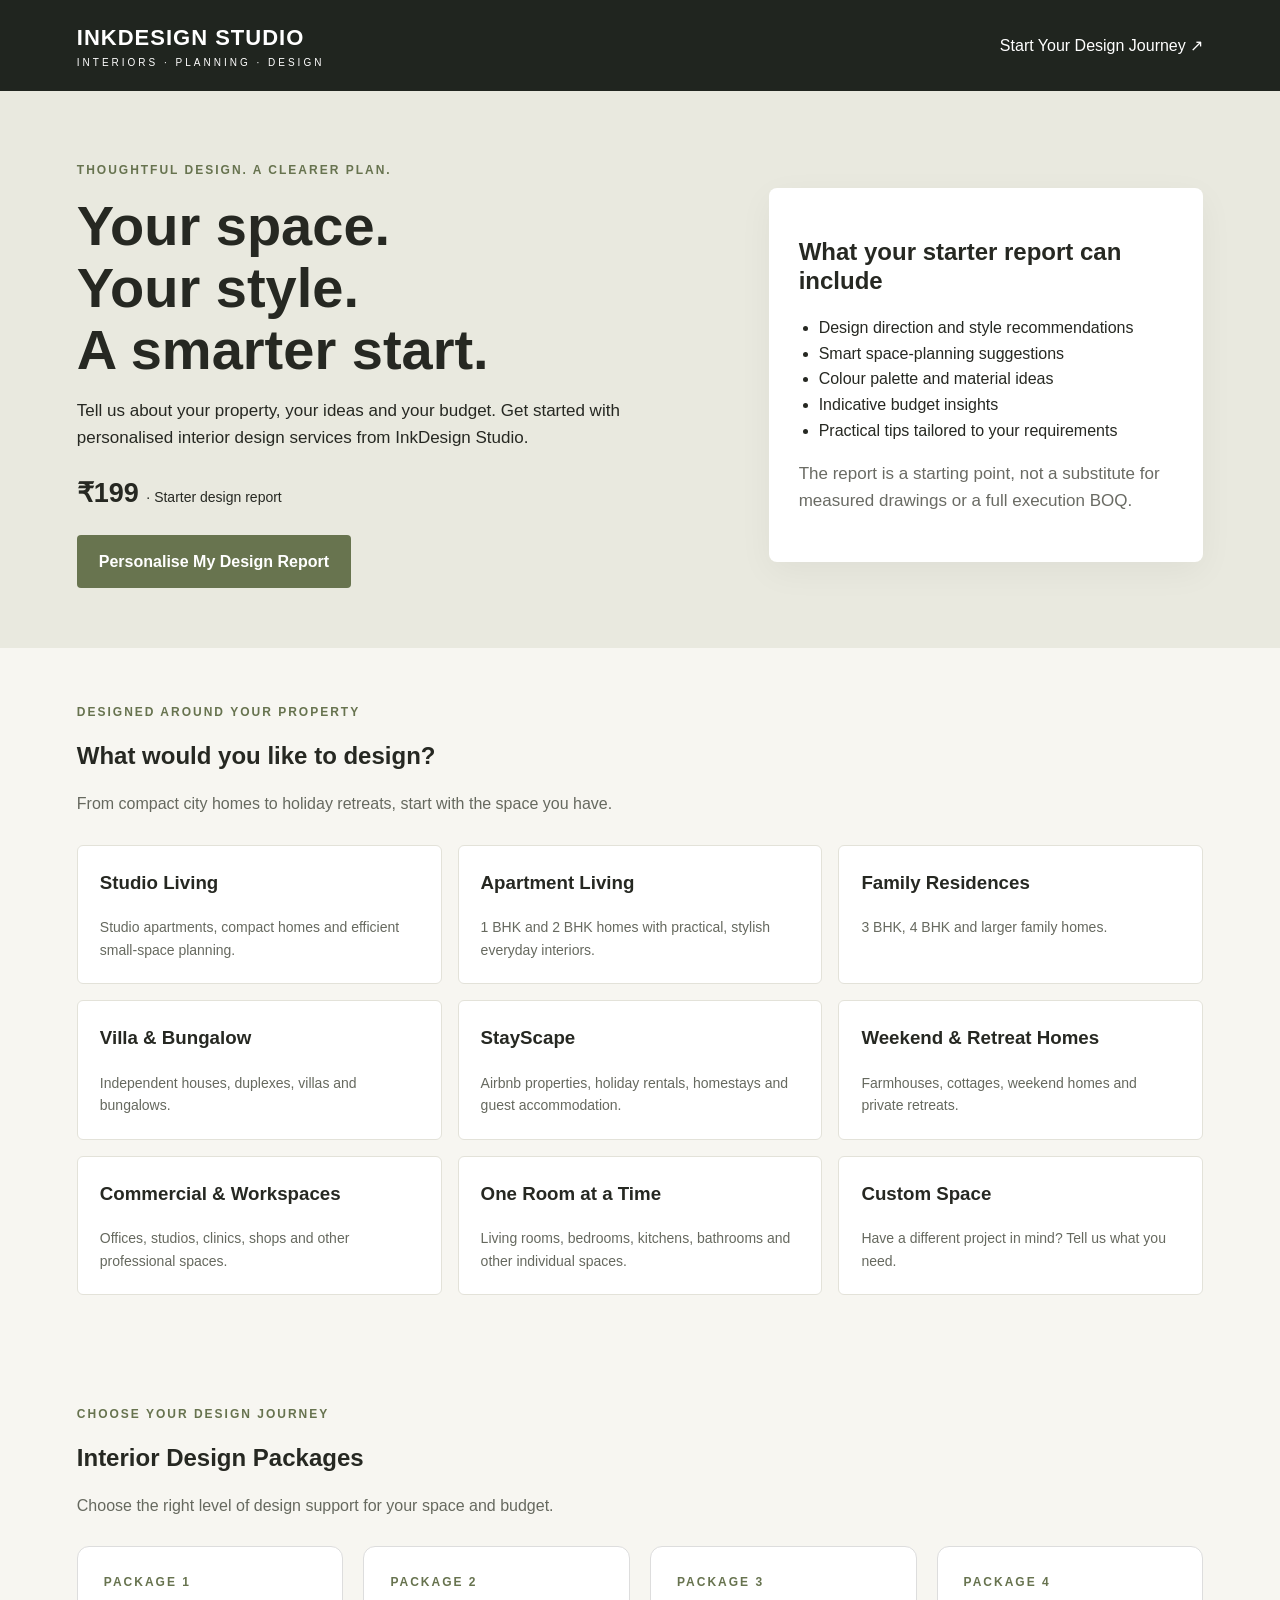
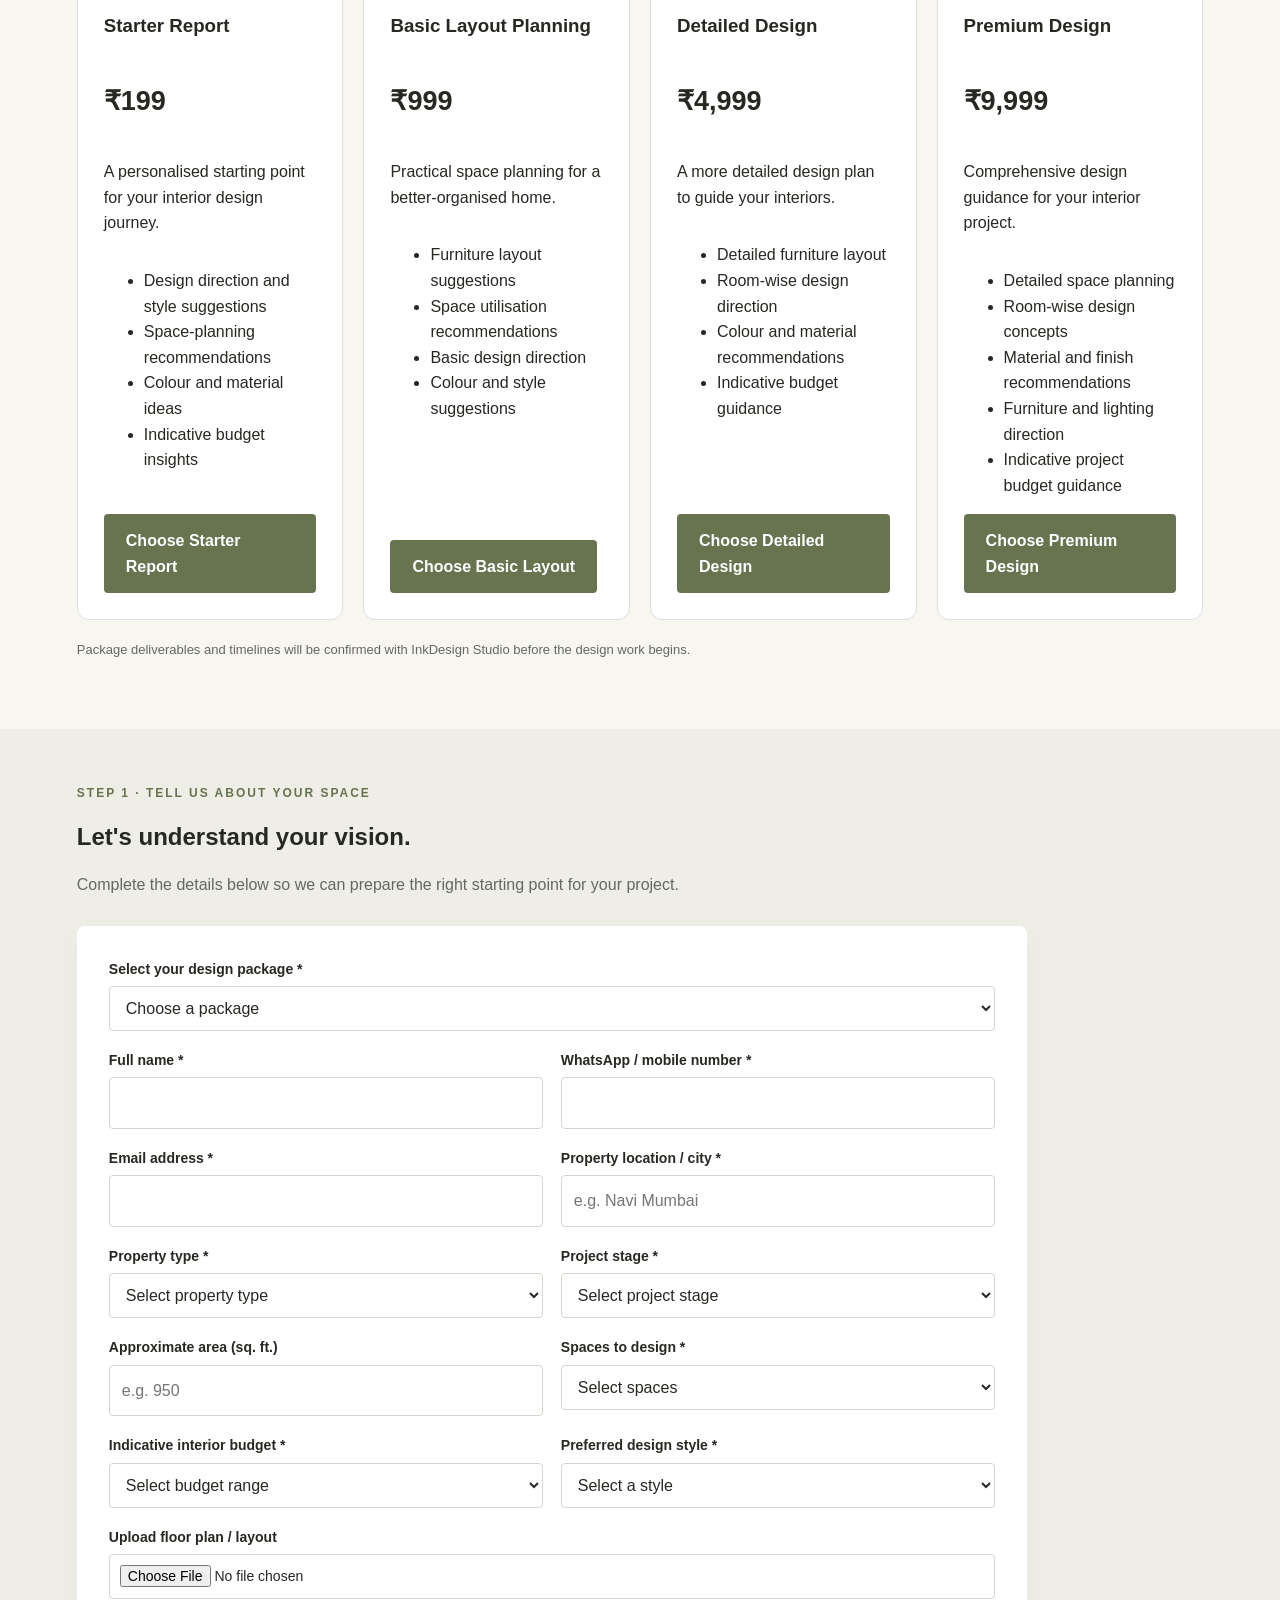
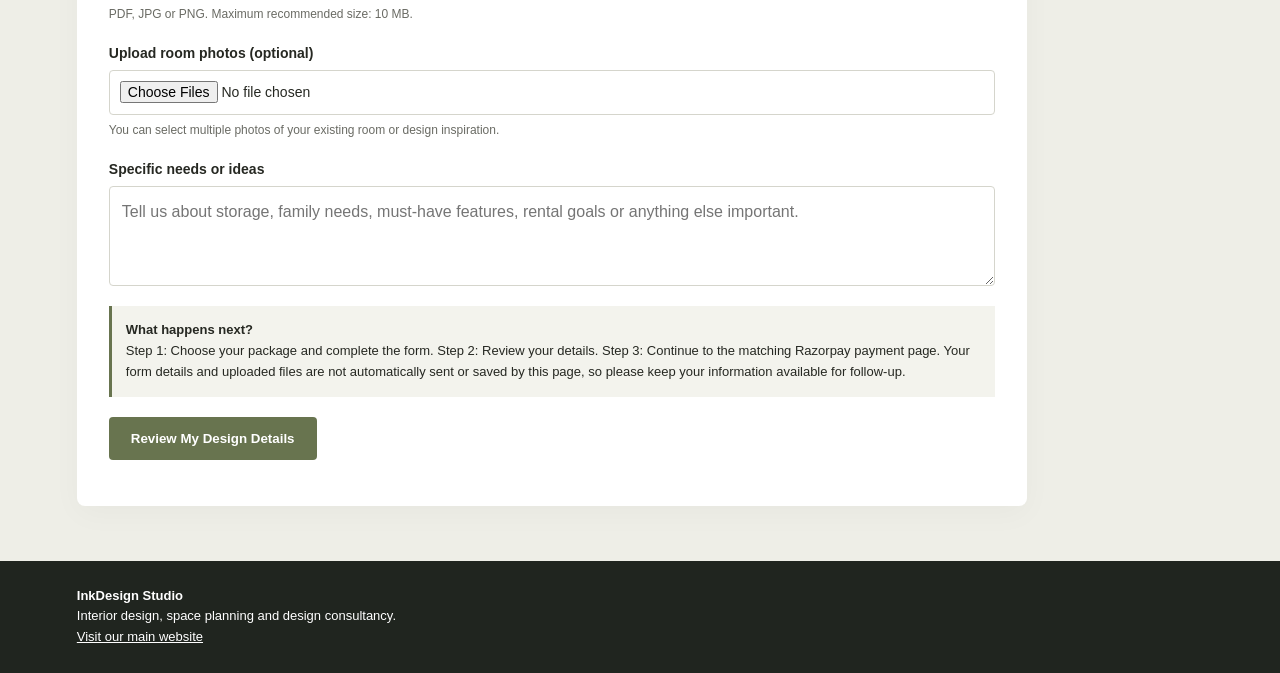
==== commit f2eba5aa: "Update online-design.html" ====
--- a/online-design.html
+++ b/online-design.html
@@ -660,15 +660,21 @@
 
         <div class="notice">
           <strong>What happens next?</strong><br>
-          Complete the form to review your design requirements. This form is
-          currently a preview and does not yet submit or store your details,
-          and uploaded files are not sent to InkDesign Studio. Payment and
-          report generation will be connected and tested separately.
+          Step 1: Choose your package and complete the form. Step 2: Review your
+          details. Step 3: Continue to the matching Razorpay payment page.
+          Your form details and uploaded files are not automatically sent or saved
+          by this page, so please keep your information available for follow-up.
         </div>
 
         <button class="btn" type="submit">Review My Design Details</button>
 
-        <p class="hint">No payment is taken by this button at this stage.</p>
+        <div id="reviewPanel" class="notice" style="display:none;margin-top:20px;">
+          <h3 style="margin-top:0;">Review your details</h3>
+          <div id="reviewDetails"></div>
+          <p class="hint">Please check the details above. Continuing will open Razorpay in a new tab. Your form details and selected files are not transmitted with the payment.</p>
+          <a id="paymentButton" class="btn" href="#" target="_blank" rel="noopener">Continue to Payment</a>
+          <button class="btn" id="editDetailsButton" type="button" style="margin-left:8px;">Edit Details</button>
+        </div>
 
         <p id="formMessage" role="status" aria-live="polite"></p>
 
@@ -685,25 +691,75 @@
 </footer>
 
 <script>
-  // Clicking a package card selects that package in the common form.
+  const paymentLinks = {
+    "Starter Report - 199": "https://rzp.io/rzp/plan199",
+    "Basic Layout Planning - 999": "https://rzp.io/rzp/basicplan999",
+    "Detailed Design - 4999": "https://rzp.io/rzp/standard4999",
+    "Premium Design - 9999": "https://rzp.io/rzp/Premiumplan9999"
+  };
+  const packagePrices = {
+    "Starter Report - 199": "₹199",
+    "Basic Layout Planning - 999": "₹999",
+    "Detailed Design - 4999": "₹4,999",
+    "Premium Design - 9999": "₹9,999"
+  };
+
+  // Package buttons keep the original journey: select package and scroll to form.
   document.querySelectorAll("[data-package]").forEach(function(button) {
     button.addEventListener("click", function() {
-      const packageSelect = document.getElementById("package");
-      packageSelect.value = this.dataset.package;
+      document.getElementById("package").value = this.dataset.package;
+      document.getElementById("reviewPanel").style.display = "none";
     });
   });
 
-  // Preview only: no customer data or files are submitted or saved.
-  document.getElementById("designEnquiry").addEventListener("submit", function(event) {
+  const form = document.getElementById("designEnquiry");
+  form.addEventListener("submit", function(event) {
     event.preventDefault();
+    if (!form.reportValidity()) return;
 
     const selectedPackage = document.getElementById("package").value;
+    const paymentUrl = paymentLinks[selectedPackage];
+    const reviewPanel = document.getElementById("reviewPanel");
+    const reviewDetails = document.getElementById("reviewDetails");
+    const paymentButton = document.getElementById("paymentButton");
     const message = document.getElementById("formMessage");
 
-    message.textContent =
-      "Preview only: your selected package is " + selectedPackage +
-      ". Your details and uploaded files have not been sent or saved. " +
-      "Form submission and payment will be connected separately.";
+    if (!paymentUrl) {
+      message.textContent = "Please select a design package before continuing.";
+      return;
+    }
+
+    const fields = [
+      ["Package", selectedPackage.replace(/ - \d+$/, "")],
+      ["Price", packagePrices[selectedPackage]],
+      ["Name", document.getElementById("name").value.trim()],
+      ["WhatsApp / mobile", document.getElementById("phone").value.trim()],
+      ["Email", document.getElementById("email").value.trim()],
+      ["Property type", document.getElementById("propertyType")?.value || ""],
+      ["Project location", document.getElementById("location")?.value || ""],
+      ["Specific needs", document.getElementById("requirements").value.trim()]
+    ].filter(function(item) { return item[1]; });
+
+    reviewDetails.replaceChildren();
+    fields.forEach(function(item) {
+      const row = document.createElement("p");
+      row.style.margin = "8px 0";
+      const label = document.createElement("strong");
+      label.textContent = item[0] + ": ";
+      row.appendChild(label);
+      row.appendChild(document.createTextNode(item[1]));
+      reviewDetails.appendChild(row);
+    });
+
+    paymentButton.href = paymentUrl;
+    reviewPanel.style.display = "block";
+    message.textContent = "Please review your details below. When ready, continue to the matching Razorpay payment page.";
+    reviewPanel.scrollIntoView({ behavior: "smooth", block: "start" });
+  });
+
+  document.getElementById("editDetailsButton").addEventListener("click", function() {
+    document.getElementById("reviewPanel").style.display = "none";
+    document.getElementById("name").focus();
   });
 </script>
 
